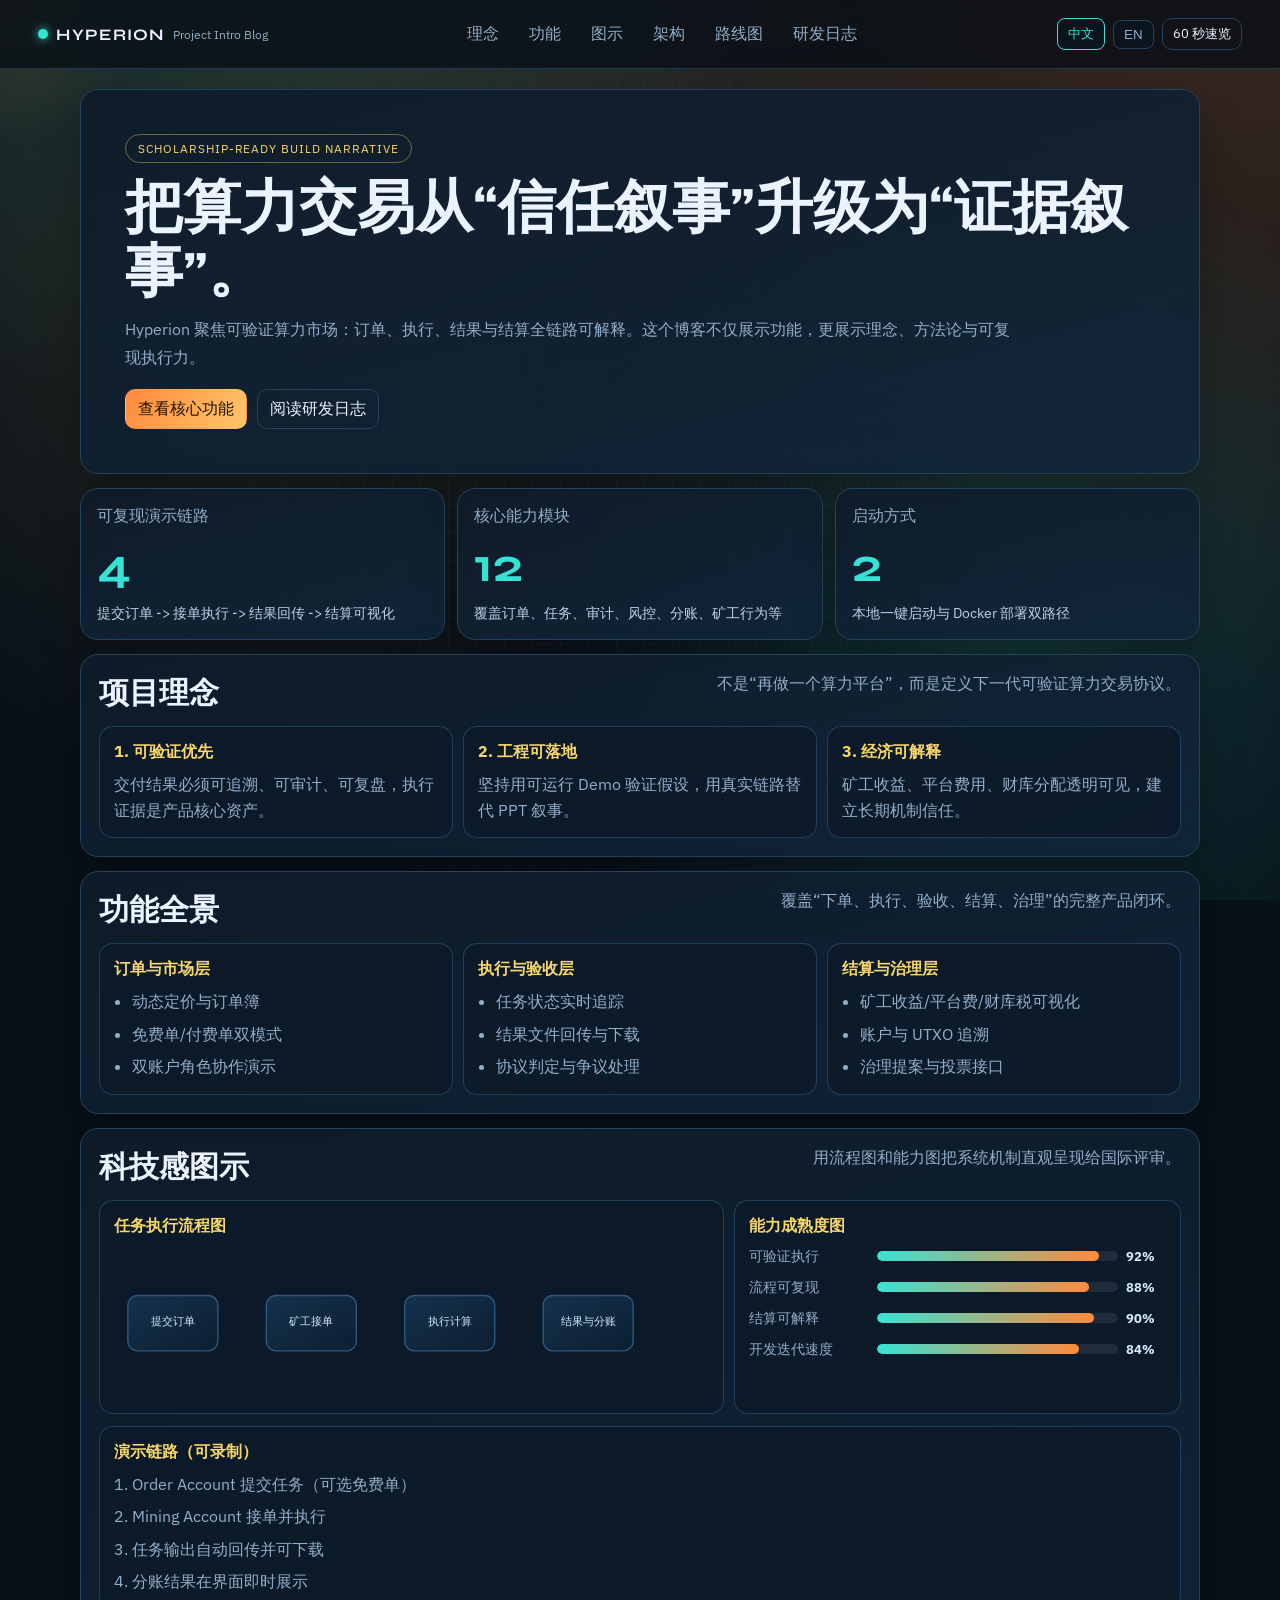
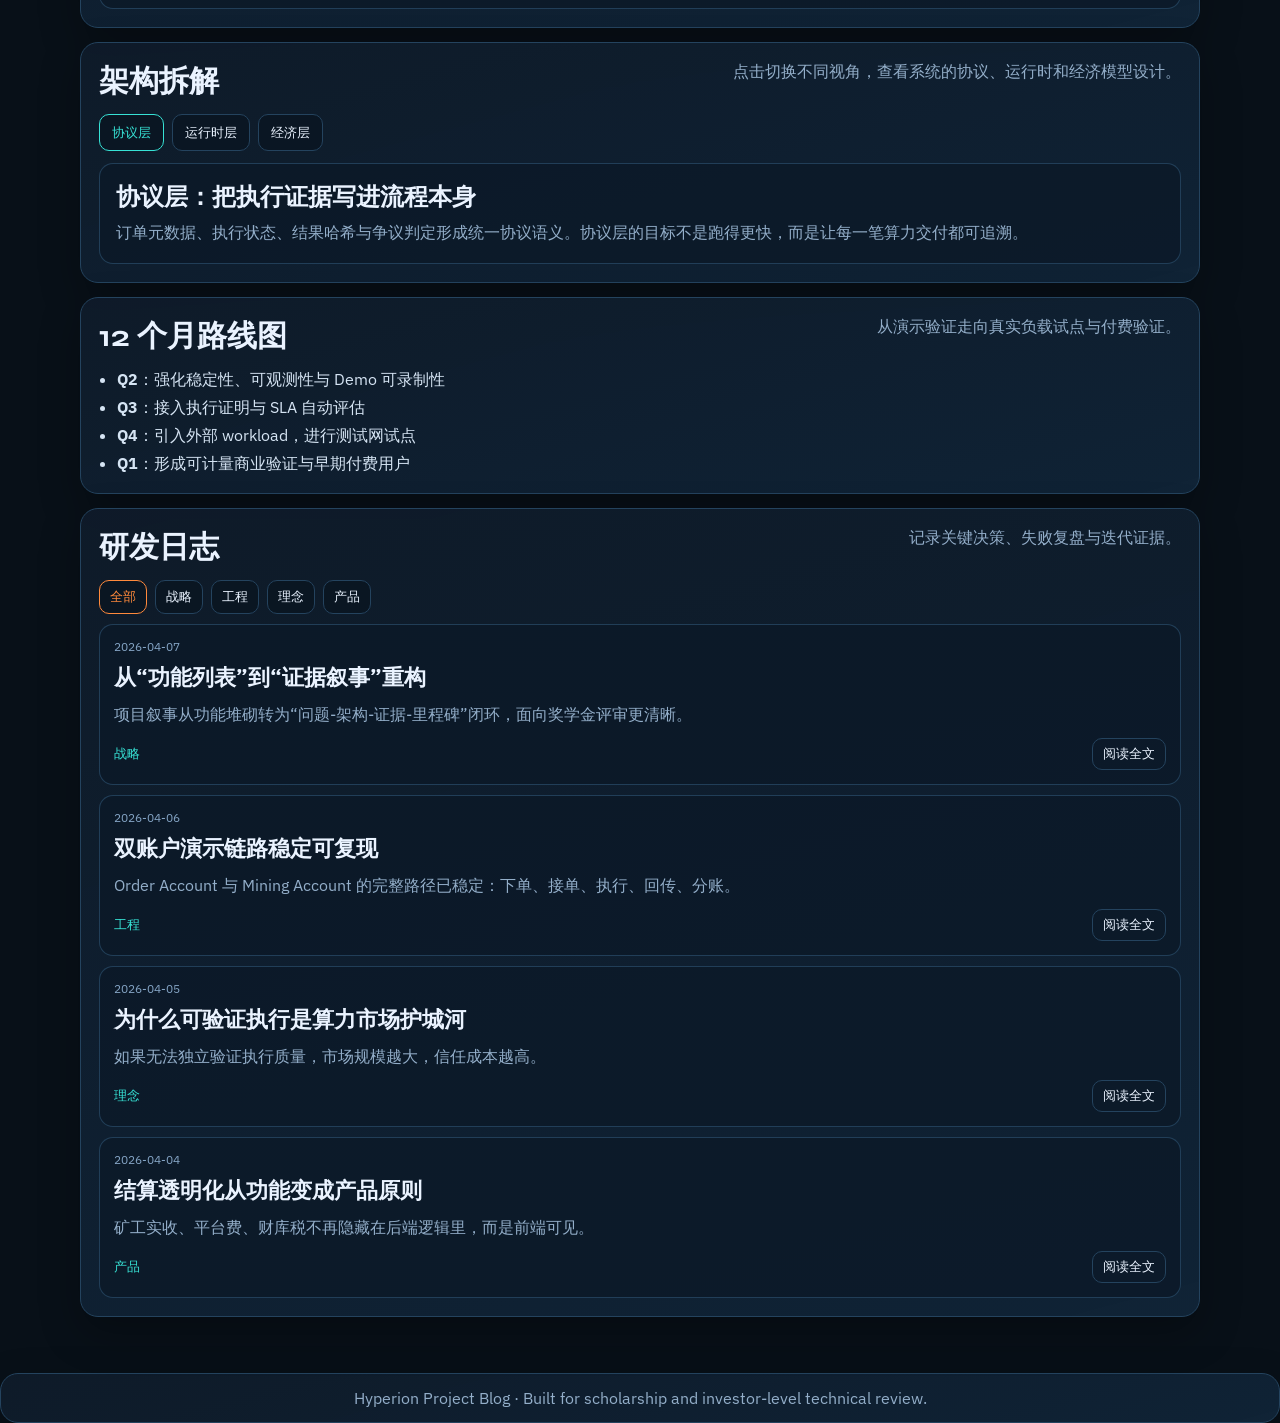
==== index.html @ fa4cafcc "feat: add bilingual tech visuals and 60s one-pager" ====
<!doctype html>
<html lang="zh-CN">
  <head>
    <meta charset="UTF-8" />
    <meta name="viewport" content="width=device-width, initial-scale=1.0" />
    <title>Hyperion | 可验证算力市场项目博客</title>
    <link rel="preconnect" href="https://fonts.googleapis.com" />
    <link rel="preconnect" href="https://fonts.gstatic.com" crossorigin />
    <link href="https://fonts.googleapis.com/css2?family=Syne:wght@500;700;800&family=IBM+Plex+Sans:wght@400;500;700&display=swap" rel="stylesheet" />
    <link rel="stylesheet" href="./styles.css" />
  </head>
  <body>
    <div class="bg-layer grid"></div>
    <div class="bg-layer glow"></div>
    <div id="cursor-light"></div>

    <header class="site-nav reveal">
      <div class="brand">
        <span class="dot"></span>
        <strong>HYPERION</strong>
        <small>Project Intro Blog</small>
      </div>
      <nav>
        <a href="#vision" data-i18n="navVision">理念</a>
        <a href="#features" data-i18n="navFeatures">功能</a>
        <a href="#visuals" data-i18n="navVisuals">图示</a>
        <a href="#architecture" data-i18n="navArchitecture">架构</a>
        <a href="#roadmap" data-i18n="navRoadmap">路线图</a>
        <a href="#logs" data-i18n="navLogs">研发日志</a>
      </nav>
      <div class="lang-switch">
        <button id="lang-zh" class="lang-btn active">中文</button>
        <button id="lang-en" class="lang-btn">EN</button>
        <a class="btn ghost small" href="./onepager.html" data-i18n="onePager">60 秒速览</a>
      </div>
    </header>

    <main>
      <section class="hero reveal">
        <p class="tagline" data-i18n="tagline">Scholarship-Ready Build Narrative</p>
        <h1 data-i18n="heroTitle">把算力交易从“信任叙事”升级为“证据叙事”。</h1>
        <p class="subtitle" data-i18n="heroSubtitle">Hyperion 聚焦可验证算力市场：订单、执行、结果与结算全链路可解释。这个博客不仅展示功能，更展示理念、方法论与可复现执行力。</p>
        <div class="hero-cta">
          <a class="btn primary" href="#features" data-i18n="heroCta1">查看核心功能</a>
          <a class="btn ghost" href="#logs" data-i18n="heroCta2">阅读研发日志</a>
        </div>
      </section>

      <section class="kpi-grid reveal">
        <article class="kpi-card">
          <p data-i18n="kpi1Label">可复现演示链路</p>
          <h2 data-counter="4">0</h2>
          <span data-i18n="kpi1Desc">提交订单 → 接单执行 → 结果回传 → 结算可视化</span>
        </article>
        <article class="kpi-card">
          <p data-i18n="kpi2Label">核心能力模块</p>
          <h2 data-counter="12">0</h2>
          <span data-i18n="kpi2Desc">覆盖订单、任务、审计、风控、分账、矿工行为等</span>
        </article>
        <article class="kpi-card">
          <p data-i18n="kpi3Label">启动方式</p>
          <h2 data-counter="2">0</h2>
          <span data-i18n="kpi3Desc">本地一键启动与 Docker 部署双路径</span>
        </article>
      </section>

      <section id="vision" class="panel reveal">
        <div class="panel-head">
          <h3 data-i18n="visionTitle">项目理念</h3>
          <p data-i18n="visionDesc">不是“再做一个算力平台”，而是定义下一代可验证算力交易协议。</p>
        </div>
        <div class="vision-grid">
          <article>
            <h4 data-i18n="v1t">1. 可验证优先</h4>
            <p data-i18n="v1d">交付结果必须可追溯、可审计、可复盘，执行证据是产品核心资产。</p>
          </article>
          <article>
            <h4 data-i18n="v2t">2. 工程可落地</h4>
            <p data-i18n="v2d">坚持用可运行 Demo 验证假设，用真实链路替代 PPT 叙事。</p>
          </article>
          <article>
            <h4 data-i18n="v3t">3. 经济可解释</h4>
            <p data-i18n="v3d">矿工收益、平台费用、财库分配透明可见，建立长期机制信任。</p>
          </article>
        </div>
      </section>

      <section id="features" class="panel reveal">
        <div class="panel-head">
          <h3 data-i18n="featuresTitle">功能全景</h3>
          <p data-i18n="featuresDesc">覆盖“下单、执行、验收、结算、治理”的完整产品闭环。</p>
        </div>
        <div class="feature-matrix">
          <article>
            <h4 data-i18n="f1t">订单与市场层</h4>
            <ul>
              <li data-i18n="f1a">动态定价与订单簿</li>
              <li data-i18n="f1b">免费单/付费单双模式</li>
              <li data-i18n="f1c">双账户角色协作演示</li>
            </ul>
          </article>
          <article>
            <h4 data-i18n="f2t">执行与验收层</h4>
            <ul>
              <li data-i18n="f2a">任务状态实时追踪</li>
              <li data-i18n="f2b">结果文件回传与下载</li>
              <li data-i18n="f2c">协议判定与争议处理</li>
            </ul>
          </article>
          <article>
            <h4 data-i18n="f3t">结算与治理层</h4>
            <ul>
              <li data-i18n="f3a">矿工收益/平台费/财库税可视化</li>
              <li data-i18n="f3b">账户与 UTXO 追溯</li>
              <li data-i18n="f3c">治理提案与投票接口</li>
            </ul>
          </article>
        </div>
      </section>

      <section id="visuals" class="panel reveal">
        <div class="panel-head">
          <h3 data-i18n="visualTitle">科技感图示</h3>
          <p data-i18n="visualDesc">用流程图和能力图把系统机制直观呈现给国际评审。</p>
        </div>

        <div class="visual-grid">
          <article class="visual-card">
            <h4 data-i18n="flowTitle">任务执行流程图</h4>
            <svg viewBox="0 0 860 220" class="flow-svg" role="img" aria-label="task flow">
              <defs>
                <linearGradient id="nodeGrad" x1="0" y1="0" x2="1" y2="1">
                  <stop offset="0%" stop-color="#15314c" />
                  <stop offset="100%" stop-color="#0c1f32" />
                </linearGradient>
                <linearGradient id="lineGrad" x1="0" y1="0" x2="1" y2="0">
                  <stop offset="0%" stop-color="#37e2d5" />
                  <stop offset="100%" stop-color="#ff8a3c" />
                </linearGradient>
              </defs>
              <g fill="none" stroke="url(#lineGrad)" stroke-width="4">
                <path d="M150 110 H250" />
                <path d="M350 110 H450" />
                <path d="M550 110 H650" />
              </g>
              <g fill="url(#nodeGrad)" stroke="#2f5a80" stroke-width="2">
                <rect x="20" y="70" width="130" height="80" rx="14" />
                <rect x="220" y="70" width="130" height="80" rx="14" />
                <rect x="420" y="70" width="130" height="80" rx="14" />
                <rect x="620" y="70" width="130" height="80" rx="14" />
              </g>
              <g fill="#cfe8ff" font-size="16" font-family="IBM Plex Sans" text-anchor="middle">
                <text x="85" y="112" data-i18n-svg="flow1">提交订单</text>
                <text x="285" y="112" data-i18n-svg="flow2">矿工接单</text>
                <text x="485" y="112" data-i18n-svg="flow3">执行计算</text>
                <text x="685" y="112" data-i18n-svg="flow4">结果与分账</text>
              </g>
            </svg>
          </article>

          <article class="visual-card">
            <h4 data-i18n="radarTitle">能力成熟度图</h4>
            <div class="radar-list">
              <div class="radar-row"><span data-i18n="r1">可验证执行</span><i style="--score: 92"></i><b>92%</b></div>
              <div class="radar-row"><span data-i18n="r2">流程可复现</span><i style="--score: 88"></i><b>88%</b></div>
              <div class="radar-row"><span data-i18n="r3">结算可解释</span><i style="--score: 90"></i><b>90%</b></div>
              <div class="radar-row"><span data-i18n="r4">开发迭代速度</span><i style="--score: 84"></i><b>84%</b></div>
            </div>
          </article>
        </div>

        <div class="flow-board">
          <h4 data-i18n="demoFlowTitle">演示链路（可录制）</h4>
          <ol>
            <li data-i18n="d1">Order Account 提交任务（可选免费单）</li>
            <li data-i18n="d2">Mining Account 接单并执行</li>
            <li data-i18n="d3">任务输出自动回传并可下载</li>
            <li data-i18n="d4">分账结果在界面即时展示</li>
          </ol>
        </div>
      </section>

      <section id="architecture" class="panel reveal">
        <div class="panel-head">
          <h3 data-i18n="archTitle">架构拆解</h3>
          <p data-i18n="archDesc">点击切换不同视角，查看系统的协议、运行时和经济模型设计。</p>
        </div>
        <div class="arch-tabs" id="arch-tabs">
          <button class="arch-tab active" data-arch="protocol" data-i18n="tab1">协议层</button>
          <button class="arch-tab" data-arch="runtime" data-i18n="tab2">运行时层</button>
          <button class="arch-tab" data-arch="economics" data-i18n="tab3">经济层</button>
        </div>
        <article id="arch-panel" class="arch-panel"></article>
      </section>

      <section id="roadmap" class="panel reveal">
        <div class="panel-head">
          <h3 data-i18n="roadTitle">12 个月路线图</h3>
          <p data-i18n="roadDesc">从演示验证走向真实负载试点与付费验证。</p>
        </div>
        <ul class="roadmap-list">
          <li data-i18n="q2"><strong>Q2</strong>：强化稳定性、可观测性与 Demo 可录制性</li>
          <li data-i18n="q3"><strong>Q3</strong>：接入执行证明与 SLA 自动评估</li>
          <li data-i18n="q4"><strong>Q4</strong>：引入外部 workload，进行测试网试点</li>
          <li data-i18n="q1"><strong>Q1</strong>：形成可计量商业验证与早期付费用户</li>
        </ul>
      </section>

      <section id="logs" class="panel reveal">
        <div class="panel-head">
          <h3 data-i18n="logTitle">研发日志</h3>
          <p data-i18n="logDesc">记录关键决策、失败复盘与迭代证据。</p>
        </div>
        <div id="log-filters" class="log-filters"></div>
        <div id="log-list" class="log-list"></div>
      </section>
    </main>

    <footer class="site-footer reveal">
      <p data-i18n="footer">Hyperion Project Blog · Built for scholarship and investor-level technical review.</p>
    </footer>

    <dialog id="log-dialog">
      <article>
        <p id="dialog-meta" class="dialog-meta"></p>
        <h3 id="dialog-title"></h3>
        <div id="dialog-content"></div>
        <button id="dialog-close" class="btn primary" data-i18n="close">关闭</button>
      </article>
    </dialog>

    <template id="log-item-template">
      <article class="log-item">
        <p class="log-meta"></p>
        <h4></h4>
        <p class="log-excerpt"></p>
        <div class="log-foot">
          <span class="log-tag"></span>
          <button class="btn ghost small" data-i18n="readMore">阅读全文</button>
        </div>
      </article>
    </template>

    <script src="./script.js"></script>
  </body>
</html>
---- styles.css ----
:root {
  --bg: #081018;
  --surface: #0f1b2a;
  --surface-2: #11263a;
  --text: #eaf3ff;
  --muted: #93aec9;
  --line: #24435e;
  --accent: #ff8a3c;
  --accent-2: #37e2d5;
  --accent-3: #f7d66a;
}

* {
  box-sizing: border-box;
}

body {
  margin: 0;
  color: var(--text);
  font-family: 'IBM Plex Sans', 'Segoe UI', sans-serif;
  background: radial-gradient(1000px 700px at 10% -10%, rgba(55, 226, 213, 0.2), transparent),
    radial-gradient(1100px 700px at 95% 0%, rgba(255, 138, 60, 0.2), transparent),
    var(--bg);
  overflow-x: hidden;
}

.bg-layer {
  position: fixed;
  inset: 0;
  pointer-events: none;
}

.bg-layer.grid {
  background-image: linear-gradient(rgba(255, 255, 255, 0.03) 1px, transparent 1px),
    linear-gradient(90deg, rgba(255, 255, 255, 0.03) 1px, transparent 1px);
  background-size: 28px 28px;
  mask-image: radial-gradient(circle at center, black 30%, transparent 85%);
}

.bg-layer.glow {
  background: radial-gradient(circle at 20% 30%, rgba(247, 214, 106, 0.12), transparent 45%),
    radial-gradient(circle at 80% 70%, rgba(55, 226, 213, 0.18), transparent 40%);
}

#cursor-light {
  position: fixed;
  width: 300px;
  height: 300px;
  margin-left: -150px;
  margin-top: -150px;
  border-radius: 50%;
  background: radial-gradient(circle, rgba(255, 138, 60, 0.15), transparent 70%);
  pointer-events: none;
  z-index: 1;
  filter: blur(8px);
}

.site-nav {
  position: sticky;
  top: 0;
  z-index: 9;
  display: flex;
  justify-content: space-between;
  align-items: center;
  padding: 16px clamp(14px, 3vw, 42px);
  border-bottom: 1px solid rgba(36, 67, 94, 0.8);
  background: rgba(7, 14, 22, 0.76);
  backdrop-filter: blur(10px);
}

.lang-switch {
  display: flex;
  align-items: center;
  gap: 8px;
}

.lang-btn {
  border-radius: 8px;
  border: 1px solid var(--line);
  background: rgba(8, 20, 33, 0.75);
  color: var(--muted);
  padding: 6px 10px;
  cursor: pointer;
}

.lang-btn.active {
  border-color: var(--accent-2);
  color: var(--accent-2);
}

.brand {
  display: flex;
  align-items: center;
  gap: 8px;
}

.brand strong {
  font-family: 'Syne', sans-serif;
  letter-spacing: 0.08em;
}

.brand small {
  color: var(--muted);
  font-size: 12px;
}

.dot {
  width: 10px;
  height: 10px;
  border-radius: 50%;
  background: var(--accent-2);
  box-shadow: 0 0 10px rgba(55, 226, 213, 0.9);
}

nav {
  display: flex;
  gap: 12px;
  flex-wrap: wrap;
}

nav a {
  color: var(--muted);
  text-decoration: none;
  padding: 6px 8px;
  border-radius: 8px;
  border: 1px solid transparent;
  transition: 180ms ease;
}

nav a:hover {
  color: var(--text);
  border-color: rgba(55, 226, 213, 0.45);
  background: rgba(15, 36, 52, 0.65);
}

main {
  position: relative;
  z-index: 2;
  width: min(1120px, calc(100% - 24px));
  margin: 20px auto 56px;
  display: grid;
  gap: 14px;
}

.hero,
.panel,
.kpi-card,
.site-footer {
  border: 1px solid var(--line);
  border-radius: 18px;
  background: linear-gradient(165deg, rgba(15, 27, 42, 0.94), rgba(17, 38, 58, 0.88));
  box-shadow: 0 16px 40px rgba(0, 0, 0, 0.28);
}

.hero {
  padding: clamp(22px, 5vw, 44px);
}

.tagline {
  display: inline-block;
  margin: 0;
  padding: 6px 12px;
  border-radius: 999px;
  font-size: 12px;
  color: var(--accent-3);
  border: 1px solid rgba(247, 214, 106, 0.4);
  letter-spacing: 0.08em;
  text-transform: uppercase;
}

.hero h1 {
  margin: 14px 0 10px;
  font-family: 'Syne', sans-serif;
  font-size: clamp(28px, 5vw, 58px);
  line-height: 1.1;
}

.subtitle {
  margin: 0;
  max-width: 900px;
  color: var(--muted);
  line-height: 1.75;
}

.hero-cta {
  margin-top: 18px;
  display: flex;
  gap: 10px;
  flex-wrap: wrap;
}

.kpi-grid {
  display: grid;
  grid-template-columns: repeat(3, minmax(0, 1fr));
  gap: 12px;
}

.kpi-card {
  padding: 16px;
}

.kpi-card p {
  margin: 0;
  color: var(--muted);
}

.kpi-card h2 {
  margin: 10px 0 8px;
  font-family: 'Syne', sans-serif;
  font-size: clamp(30px, 4vw, 48px);
  color: var(--accent-2);
}

.kpi-card span {
  color: #c0d2e5;
  font-size: 14px;
}

.panel {
  padding: 18px;
}

.panel-head {
  display: flex;
  flex-wrap: wrap;
  justify-content: space-between;
  gap: 10px;
  margin-bottom: 12px;
}

.panel-head h3 {
  margin: 0;
  font-family: 'Syne', sans-serif;
  font-size: 30px;
}

.panel-head p {
  margin: 0;
  color: var(--muted);
  max-width: 640px;
}

.vision-grid,
.feature-matrix {
  display: grid;
  grid-template-columns: repeat(3, minmax(0, 1fr));
  gap: 10px;
}

.vision-grid article,
.feature-matrix article,
.flow-board,
.arch-panel,
.log-item {
  border: 1px solid rgba(36, 67, 94, 0.9);
  border-radius: 14px;
  background: rgba(12, 25, 40, 0.8);
}

.vision-grid article,
.feature-matrix article {
  padding: 14px;
}

.vision-grid h4,
.feature-matrix h4,
.flow-board h4 {
  margin: 0 0 8px;
  color: var(--accent-3);
}

.vision-grid p,
.feature-matrix li,
.flow-board li {
  margin: 0;
  color: var(--muted);
  line-height: 1.65;
}

.feature-matrix ul,
.flow-board ol,
.roadmap-list {
  margin: 0;
  padding-left: 18px;
  display: grid;
  gap: 6px;
}

.visual-grid {
  display: grid;
  grid-template-columns: 1.4fr 1fr;
  gap: 10px;
  margin-bottom: 12px;
}

.visual-card {
  border: 1px solid rgba(36, 67, 94, 0.9);
  border-radius: 14px;
  background: rgba(12, 25, 40, 0.8);
  padding: 14px;
}

.visual-card h4 {
  margin: 0 0 10px;
  color: var(--accent-3);
}

.flow-svg {
  width: 100%;
  height: auto;
  display: block;
}

.radar-list {
  display: grid;
  gap: 12px;
}

.radar-row {
  display: grid;
  grid-template-columns: 120px 1fr 40px;
  align-items: center;
  gap: 8px;
  color: var(--muted);
  font-size: 14px;
}

.radar-row i {
  position: relative;
  display: block;
  height: 10px;
  border-radius: 999px;
  background: rgba(255, 255, 255, 0.08);
  overflow: hidden;
}

.radar-row i::before {
  content: '';
  position: absolute;
  inset: 0;
  width: calc(var(--score) * 1%);
  border-radius: inherit;
  background: linear-gradient(90deg, var(--accent-2), var(--accent));
}

.radar-row b {
  color: #d9ecff;
  font-size: 13px;
}

.flow-board {
  margin-top: 12px;
  padding: 14px;
}

.arch-tabs {
  display: flex;
  gap: 8px;
  flex-wrap: wrap;
  margin-bottom: 12px;
}

.arch-tab,
.btn,
.log-filter {
  border-radius: 10px;
  border: 1px solid var(--line);
  background: rgba(8, 20, 33, 0.75);
  color: var(--text);
  cursor: pointer;
  font-family: 'IBM Plex Sans', sans-serif;
  transition: 160ms ease;
}

.arch-tab {
  padding: 8px 12px;
}

.arch-tab.active {
  border-color: var(--accent-2);
  color: var(--accent-2);
}

.arch-panel {
  padding: 16px;
}

.arch-panel h4 {
  margin: 0 0 6px;
  font-size: 24px;
}

.arch-panel p {
  margin: 0;
  color: var(--muted);
  line-height: 1.7;
}

.roadmap-list li {
  color: #d5e4f3;
}

.log-filters {
  display: flex;
  gap: 8px;
  flex-wrap: wrap;
  margin-bottom: 10px;
}

.log-filter {
  padding: 7px 10px;
  font-size: 13px;
}

.log-filter.active {
  border-color: var(--accent);
  color: var(--accent);
}

.log-list {
  display: grid;
  gap: 10px;
}

.log-item {
  padding: 14px;
}

.log-meta,
.dialog-meta {
  margin: 0;
  color: #84a4c4;
  font-size: 12px;
}

.log-item h4 {
  margin: 8px 0;
  font-size: 22px;
}

.log-excerpt {
  margin: 0 0 10px;
  color: var(--muted);
  line-height: 1.7;
}

.log-foot {
  display: flex;
  justify-content: space-between;
  align-items: center;
}

.log-tag {
  color: var(--accent-2);
  font-size: 13px;
}

.btn {
  padding: 8px 12px;
  text-decoration: none;
  display: inline-flex;
  align-items: center;
  justify-content: center;
}

.btn.primary {
  border-color: transparent;
  background: linear-gradient(120deg, var(--accent), #ffc66b);
  color: #1c1207;
}

.btn.ghost {
  background: transparent;
}

.btn.small {
  font-size: 13px;
  padding: 6px 10px;
}

.btn:hover,
.arch-tab:hover,
.log-filter:hover {
  transform: translateY(-1px);
}

.site-footer {
  padding: 14px 16px;
}

.site-footer p {
  margin: 0;
  color: var(--muted);
  text-align: center;
}

dialog {
  width: min(780px, 94vw);
  border-radius: 16px;
  border: 1px solid var(--line);
  background: #0d1a28;
  color: var(--text);
  padding: 16px;
}

dialog::backdrop {
  background: rgba(0, 0, 0, 0.62);
}

#dialog-title {
  margin: 8px 0;
}

#dialog-content {
  color: var(--muted);
  line-height: 1.75;
  margin-bottom: 12px;
}

.reveal {
  opacity: 0;
  transform: translateY(16px);
}

.reveal.in {
  opacity: 1;
  transform: translateY(0);
  transition: 540ms ease;
}

@media (max-width: 980px) {
  .kpi-grid,
  .vision-grid,
  .feature-matrix {
    grid-template-columns: 1fr;
  }

  .visual-grid {
    grid-template-columns: 1fr;
  }

  .panel-head h3 {
    font-size: 24px;
  }
}

@media (max-width: 740px) {
  .site-nav {
    flex-direction: column;
    align-items: flex-start;
    gap: 10px;
  }

  nav {
    width: 100%;
  }

  nav a {
    flex: 1 0 auto;
    text-align: center;
  }

  .lang-switch {
    width: 100%;
    justify-content: flex-end;
  }

  .radar-row {
    grid-template-columns: 1fr;
    gap: 4px;
  }
}
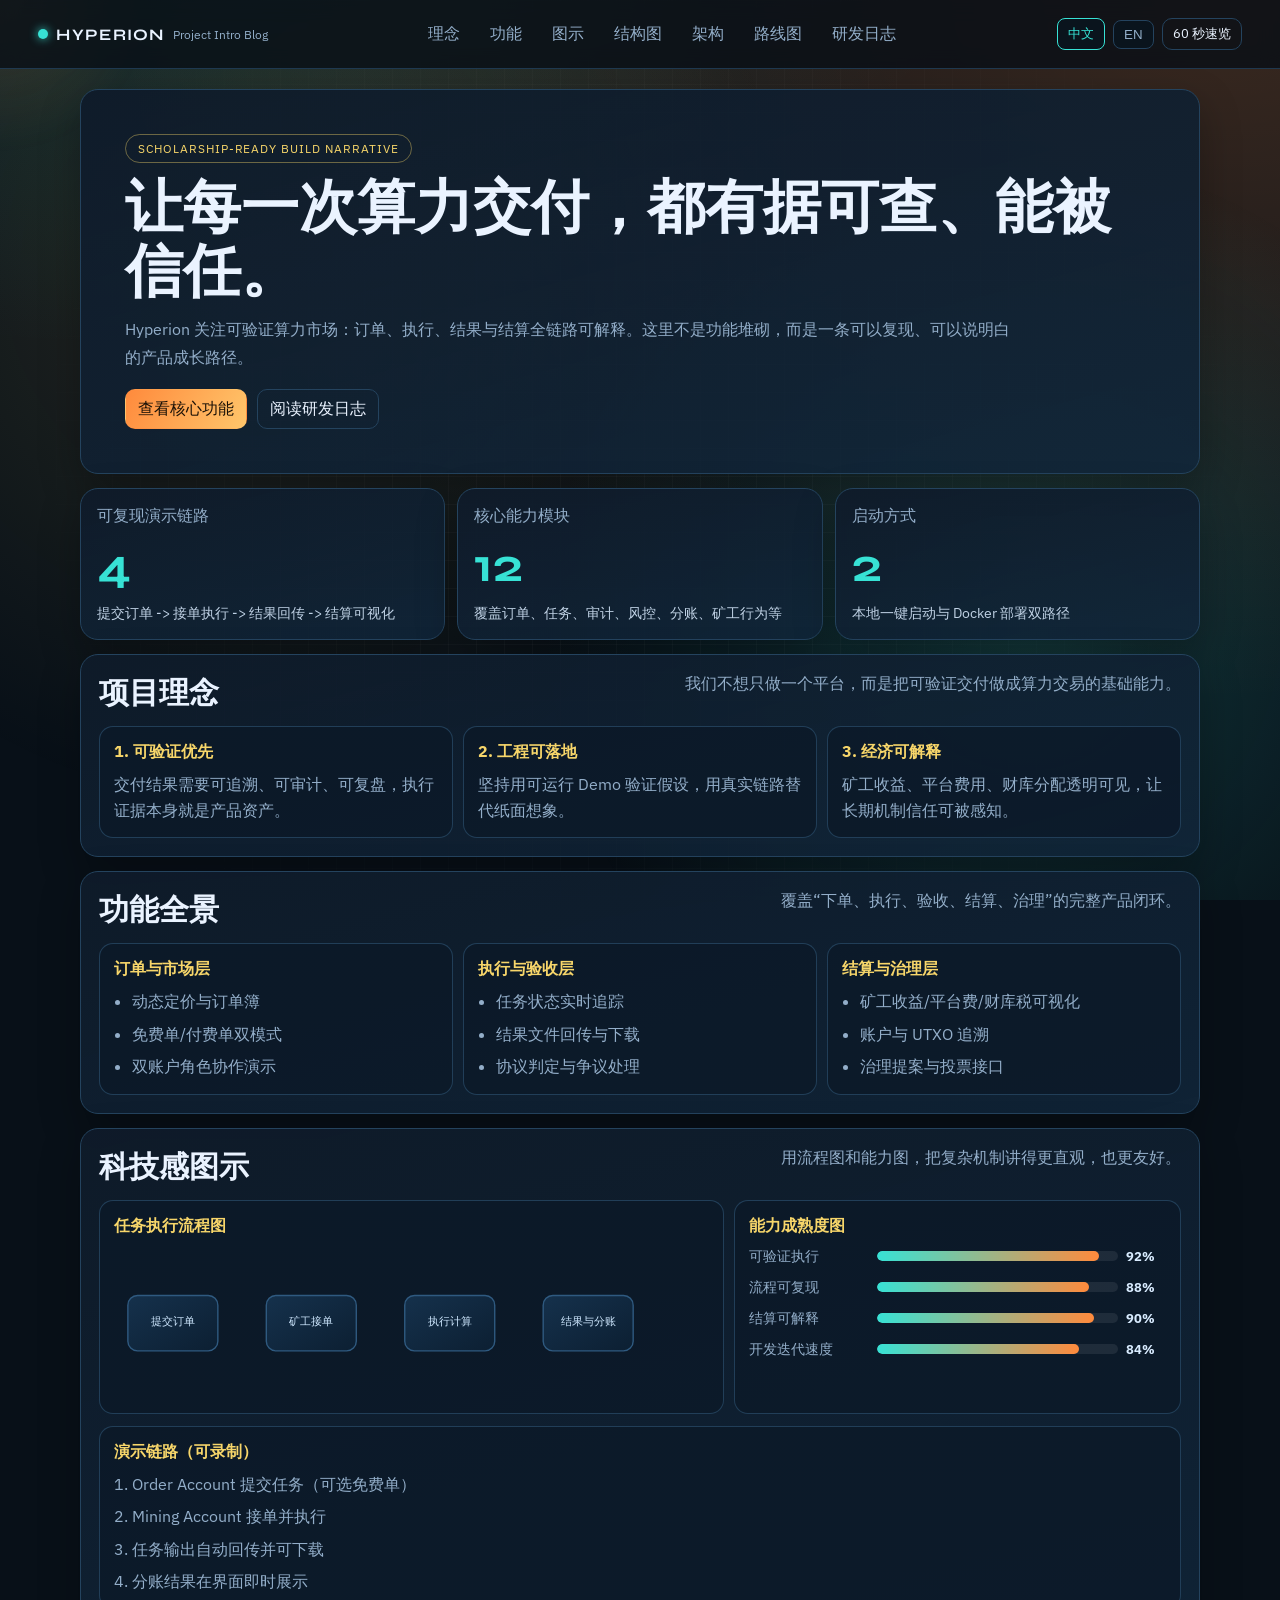
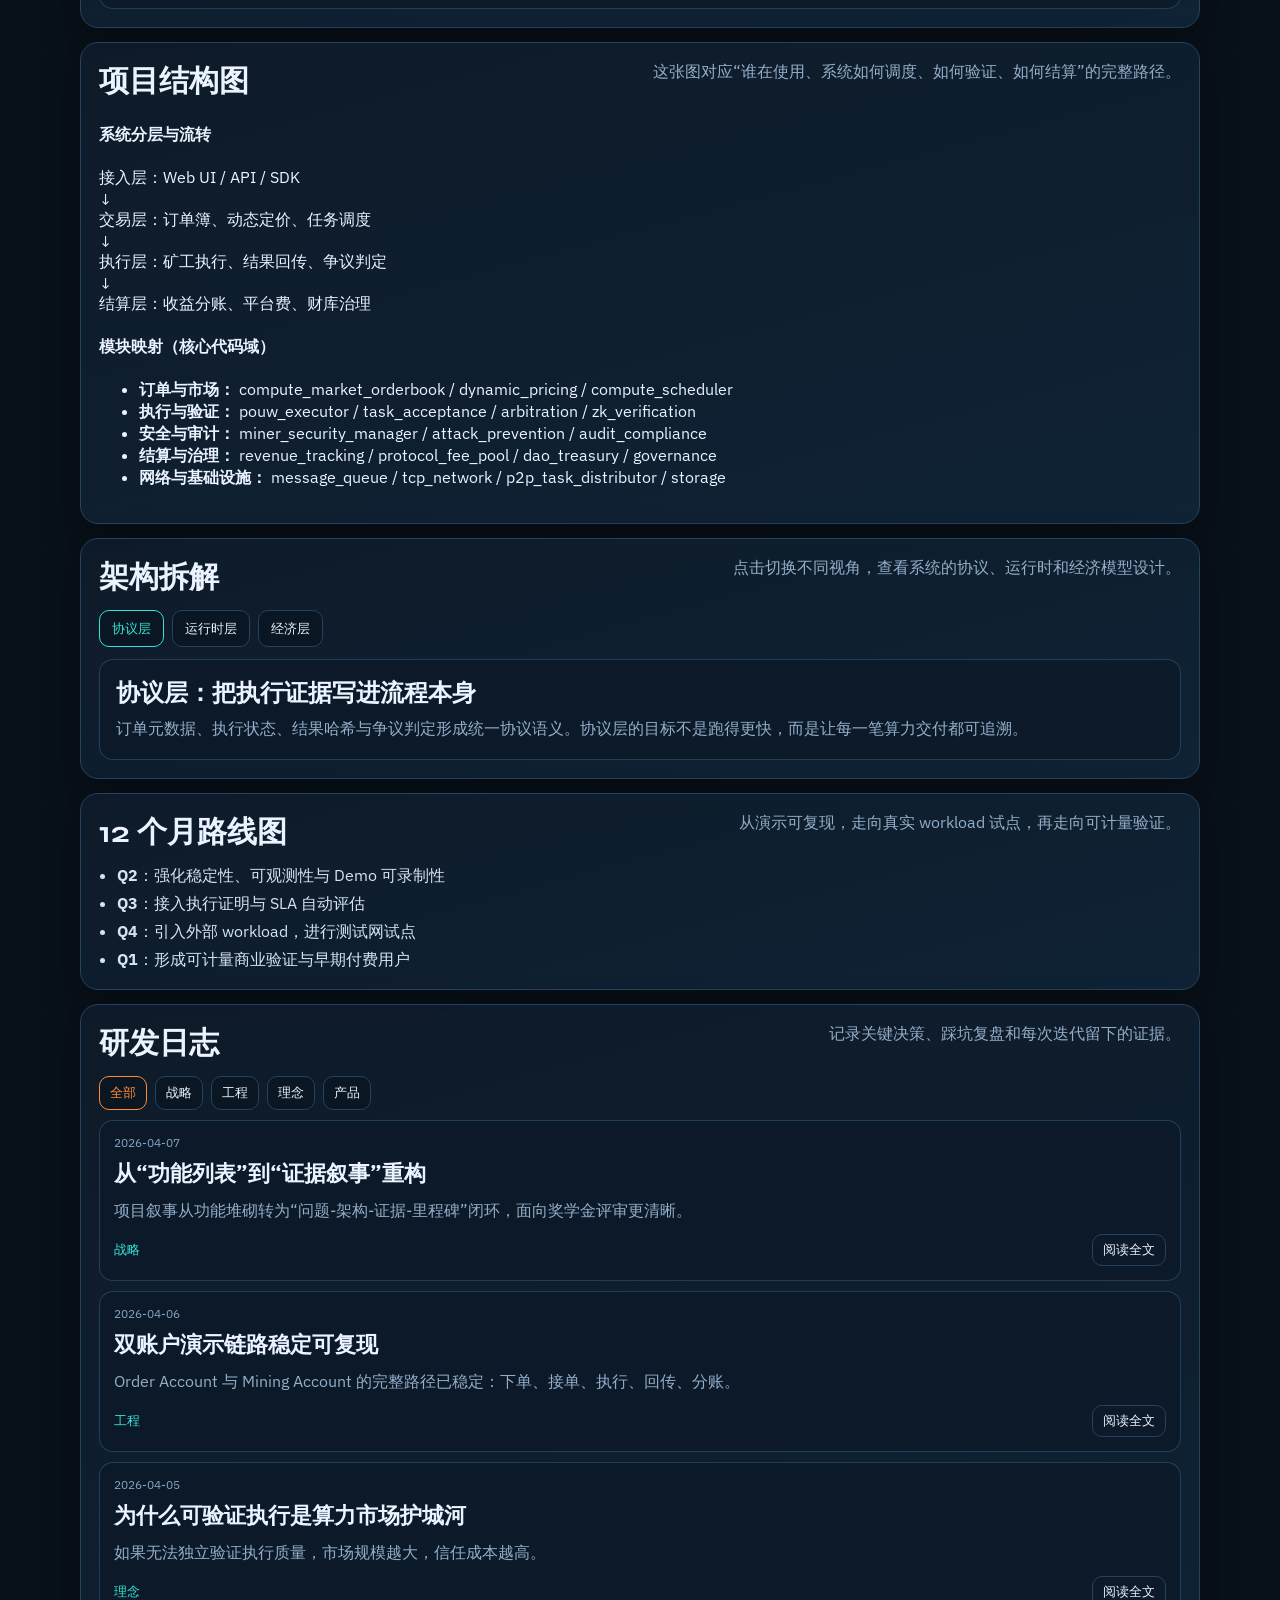
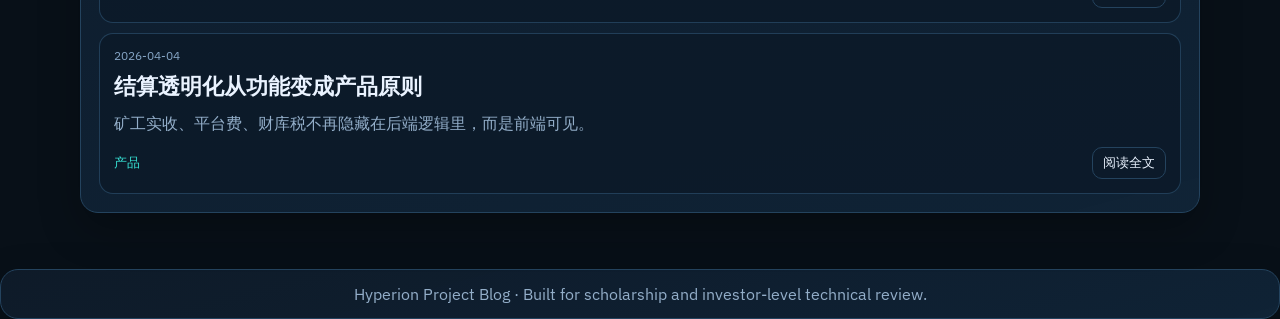
==== commit f207539b: "feat: add bilingual project structure diagram section" ====
--- a/index.html
+++ b/index.html
@@ -24,6 +24,7 @@
         <a href="#vision" data-i18n="navVision">理念</a>
         <a href="#features" data-i18n="navFeatures">功能</a>
         <a href="#visuals" data-i18n="navVisuals">图示</a>
+        <a href="#structure" data-i18n="navStructure">结构图</a>
         <a href="#architecture" data-i18n="navArchitecture">架构</a>
         <a href="#roadmap" data-i18n="navRoadmap">路线图</a>
         <a href="#logs" data-i18n="navLogs">研发日志</a>
@@ -180,6 +181,39 @@
         </div>
       </section>
 
+      <section id="structure" class="panel reveal">
+        <div class="panel-head">
+          <h3 data-i18n="structureTitle">项目结构图</h3>
+          <p data-i18n="structureDesc">这张图对应“谁在使用、系统如何调度、如何验证、如何结算”的完整路径。</p>
+        </div>
+
+        <div class="structure-layout">
+          <article class="structure-card">
+            <h4 data-i18n="sFlowTitle">系统分层与流转</h4>
+            <div class="stack-diagram">
+              <div class="stack-node node-a" data-i18n="s1">接入层：Web UI / API / SDK</div>
+              <div class="stack-arrow">↓</div>
+              <div class="stack-node node-b" data-i18n="s2">交易层：订单簿、动态定价、任务调度</div>
+              <div class="stack-arrow">↓</div>
+              <div class="stack-node node-c" data-i18n="s3">执行层：矿工执行、结果回传、争议判定</div>
+              <div class="stack-arrow">↓</div>
+              <div class="stack-node node-d" data-i18n="s4">结算层：收益分账、平台费、财库治理</div>
+            </div>
+          </article>
+
+          <article class="structure-card">
+            <h4 data-i18n="sMapTitle">模块映射（核心代码域）</h4>
+            <ul class="structure-list">
+              <li><b data-i18n="sm1h">订单与市场：</b> <span data-i18n="sm1d">compute_market_orderbook / dynamic_pricing / compute_scheduler</span></li>
+              <li><b data-i18n="sm2h">执行与验证：</b> <span data-i18n="sm2d">pouw_executor / task_acceptance / arbitration / zk_verification</span></li>
+              <li><b data-i18n="sm3h">安全与审计：</b> <span data-i18n="sm3d">miner_security_manager / attack_prevention / audit_compliance</span></li>
+              <li><b data-i18n="sm4h">结算与治理：</b> <span data-i18n="sm4d">revenue_tracking / protocol_fee_pool / dao_treasury / governance</span></li>
+              <li><b data-i18n="sm5h">网络与基础设施：</b> <span data-i18n="sm5d">message_queue / tcp_network / p2p_task_distributor / storage</span></li>
+            </ul>
+          </article>
+        </div>
+      </section>
+
       <section id="architecture" class="panel reveal">
         <div class="panel-head">
           <h3 data-i18n="archTitle">架构拆解</h3>
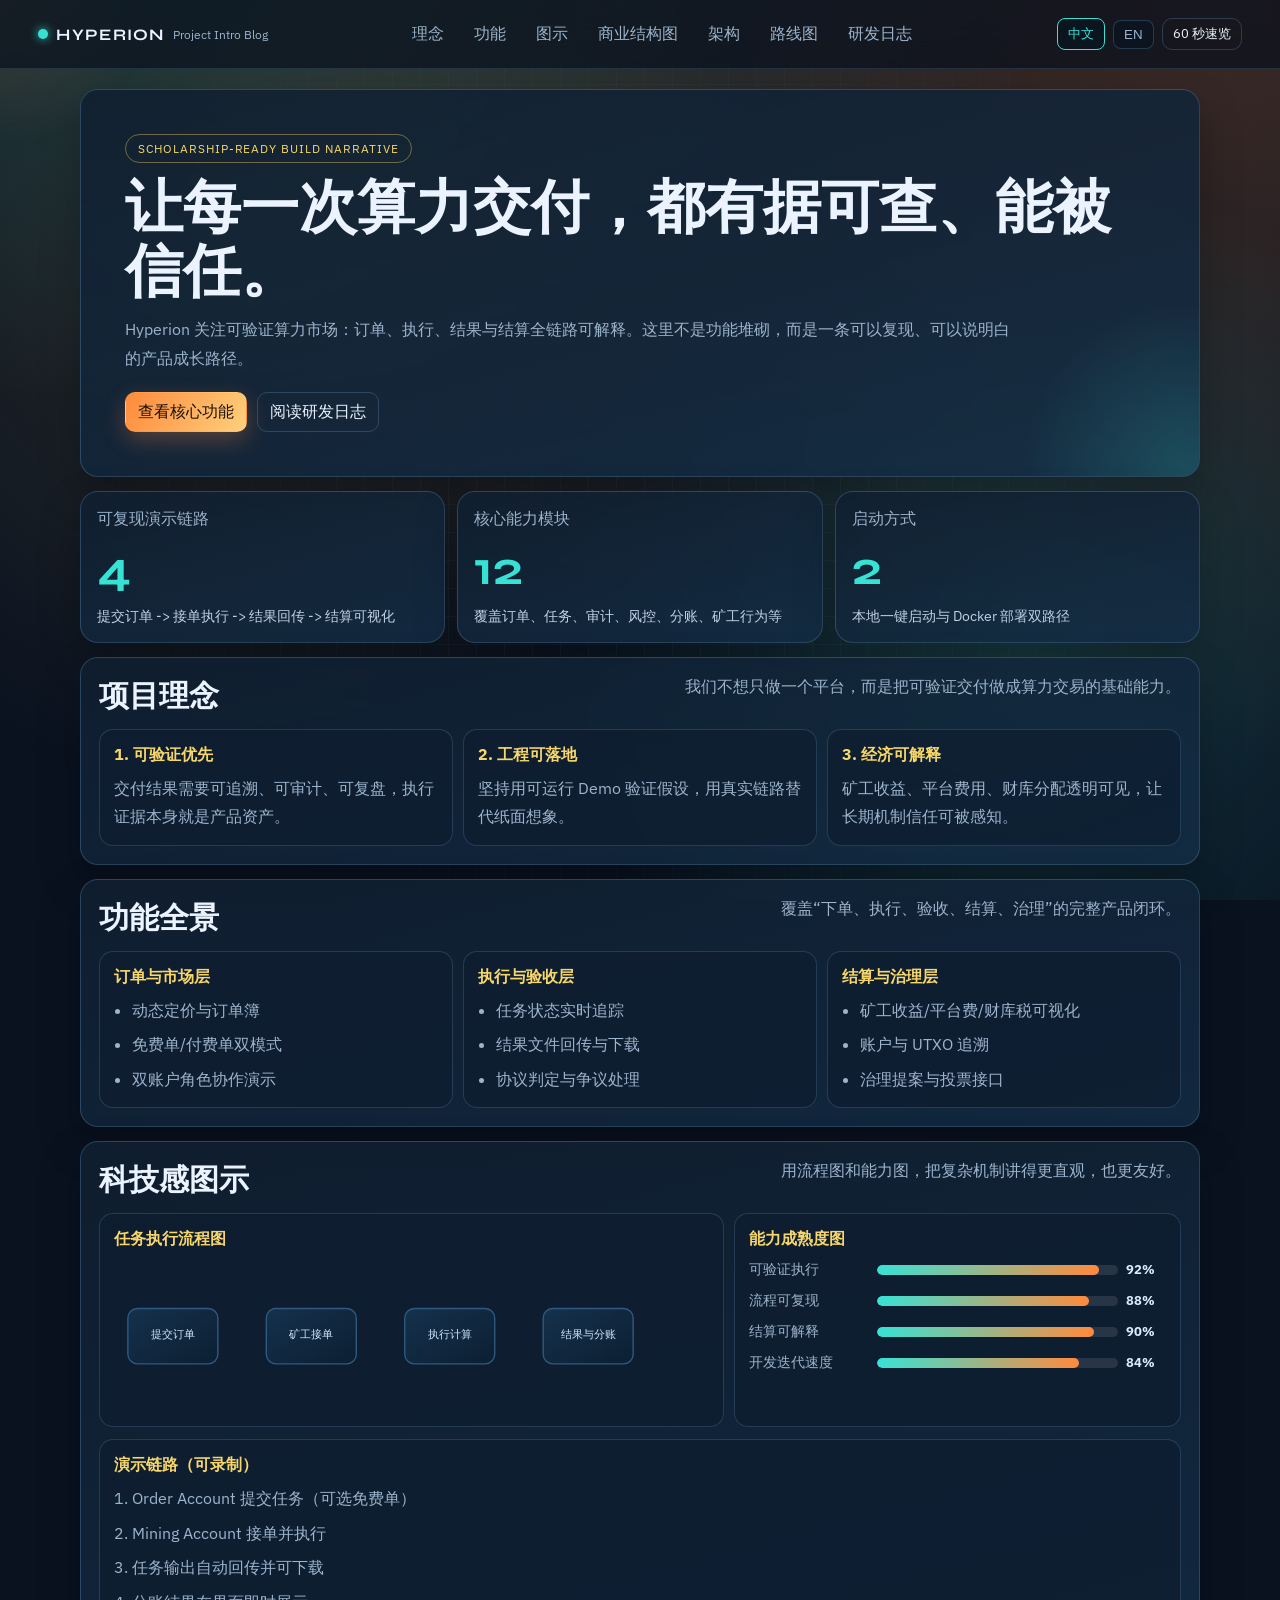
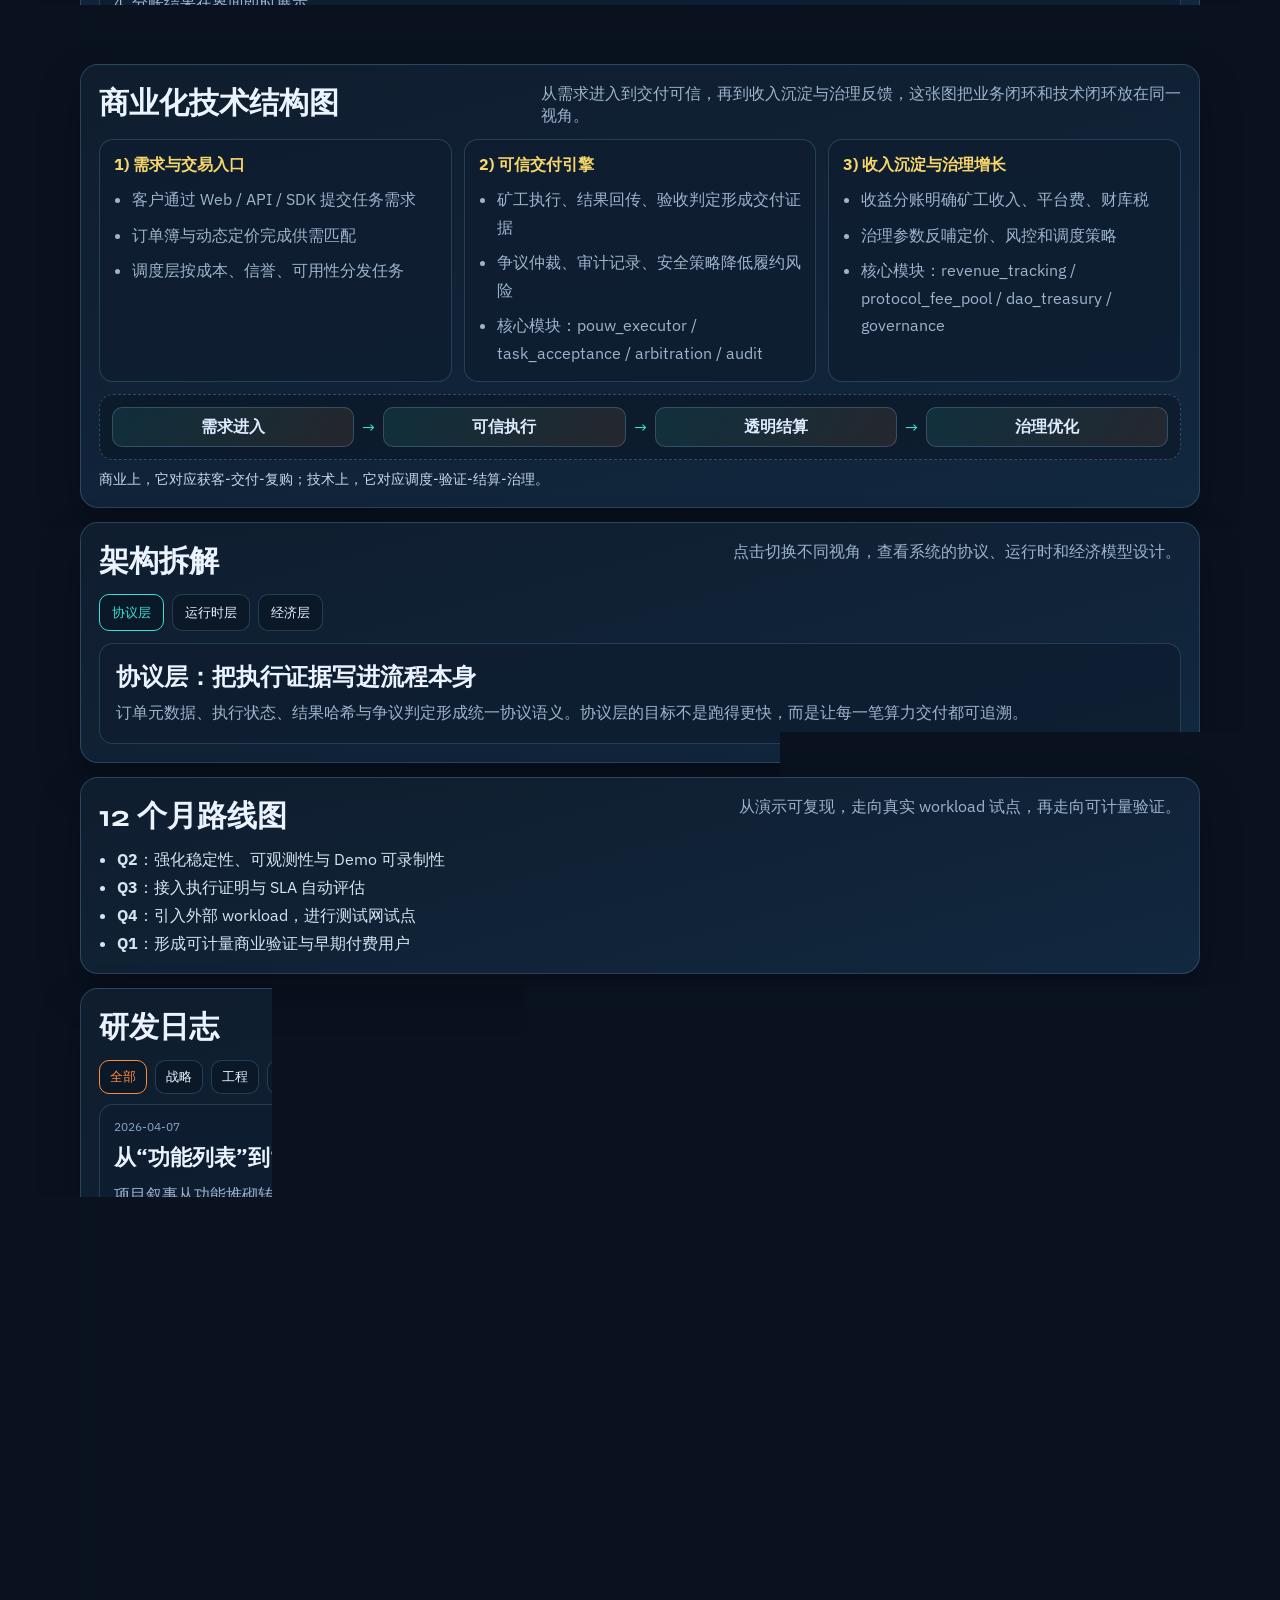
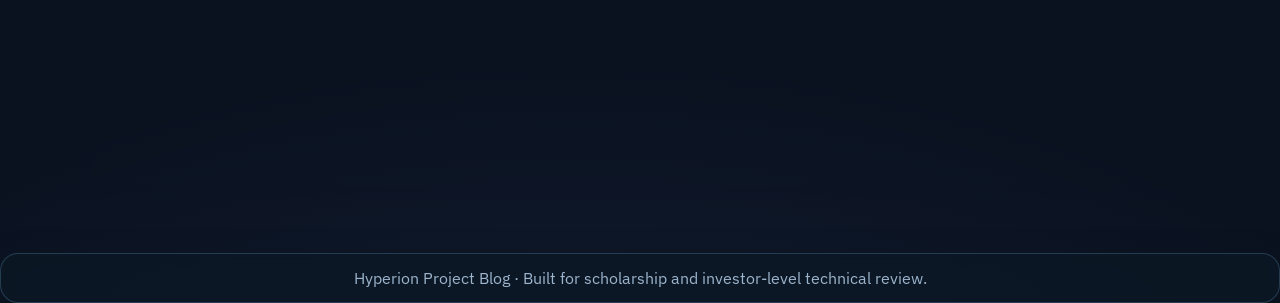
==== commit 2186878f: "feat: redesign structure diagram for business storytelling" ====
--- a/index.html
+++ b/index.html
@@ -183,35 +183,50 @@
 
       <section id="structure" class="panel reveal">
         <div class="panel-head">
-          <h3 data-i18n="structureTitle">项目结构图</h3>
-          <p data-i18n="structureDesc">这张图对应“谁在使用、系统如何调度、如何验证、如何结算”的完整路径。</p>
-        </div>
-
-        <div class="structure-layout">
-          <article class="structure-card">
-            <h4 data-i18n="sFlowTitle">系统分层与流转</h4>
-            <div class="stack-diagram">
-              <div class="stack-node node-a" data-i18n="s1">接入层：Web UI / API / SDK</div>
-              <div class="stack-arrow">↓</div>
-              <div class="stack-node node-b" data-i18n="s2">交易层：订单簿、动态定价、任务调度</div>
-              <div class="stack-arrow">↓</div>
-              <div class="stack-node node-c" data-i18n="s3">执行层：矿工执行、结果回传、争议判定</div>
-              <div class="stack-arrow">↓</div>
-              <div class="stack-node node-d" data-i18n="s4">结算层：收益分账、平台费、财库治理</div>
-            </div>
-          </article>
-
-          <article class="structure-card">
-            <h4 data-i18n="sMapTitle">模块映射（核心代码域）</h4>
-            <ul class="structure-list">
-              <li><b data-i18n="sm1h">订单与市场：</b> <span data-i18n="sm1d">compute_market_orderbook / dynamic_pricing / compute_scheduler</span></li>
-              <li><b data-i18n="sm2h">执行与验证：</b> <span data-i18n="sm2d">pouw_executor / task_acceptance / arbitration / zk_verification</span></li>
-              <li><b data-i18n="sm3h">安全与审计：</b> <span data-i18n="sm3d">miner_security_manager / attack_prevention / audit_compliance</span></li>
-              <li><b data-i18n="sm4h">结算与治理：</b> <span data-i18n="sm4d">revenue_tracking / protocol_fee_pool / dao_treasury / governance</span></li>
-              <li><b data-i18n="sm5h">网络与基础设施：</b> <span data-i18n="sm5d">message_queue / tcp_network / p2p_task_distributor / storage</span></li>
-            </ul>
-          </article>
-        </div>
+          <h3 data-i18n="structureTitle">商业化技术结构图</h3>
+          <p data-i18n="structureDesc">从需求进入到交付可信，再到收入沉淀与治理反馈，这张图把业务闭环和技术闭环放在同一视角。</p>
+        </div>
+
+        <div class="biz-structure-grid">
+          <article class="biz-card">
+            <h4 data-i18n="bs1Title">1) 需求与交易入口</h4>
+            <ul class="biz-list">
+              <li data-i18n="bs1a">客户通过 Web / API / SDK 提交任务需求</li>
+              <li data-i18n="bs1b">订单簿与动态定价完成供需匹配</li>
+              <li data-i18n="bs1c">调度层按成本、信誉、可用性分发任务</li>
+            </ul>
+          </article>
+
+          <article class="biz-card">
+            <h4 data-i18n="bs2Title">2) 可信交付引擎</h4>
+            <ul class="biz-list">
+              <li data-i18n="bs2a">矿工执行、结果回传、验收判定形成交付证据</li>
+              <li data-i18n="bs2b">争议仲裁、审计记录、安全策略降低履约风险</li>
+              <li data-i18n="bs2c">核心模块：pouw_executor / task_acceptance / arbitration / audit</li>
+            </ul>
+          </article>
+
+          <article class="biz-card">
+            <h4 data-i18n="bs3Title">3) 收入沉淀与治理增长</h4>
+            <ul class="biz-list">
+              <li data-i18n="bs3a">收益分账明确矿工收入、平台费、财库税</li>
+              <li data-i18n="bs3b">治理参数反哺定价、风控和调度策略</li>
+              <li data-i18n="bs3c">核心模块：revenue_tracking / protocol_fee_pool / dao_treasury / governance</li>
+            </ul>
+          </article>
+        </div>
+
+        <div class="biz-loop" aria-label="business technical loop">
+          <div class="loop-node" data-i18n="bl1">需求进入</div>
+          <span class="loop-arrow">→</span>
+          <div class="loop-node" data-i18n="bl2">可信执行</div>
+          <span class="loop-arrow">→</span>
+          <div class="loop-node" data-i18n="bl3">透明结算</div>
+          <span class="loop-arrow">→</span>
+          <div class="loop-node" data-i18n="bl4">治理优化</div>
+        </div>
+
+        <p class="structure-note" data-i18n="structureNote">商业上，它对应获客-交付-复购；技术上，它对应调度-验证-结算-治理。</p>
       </section>
 
       <section id="architecture" class="panel reveal">
--- a/styles.css
+++ b/styles.css
@@ -1,10 +1,10 @@
 :root {
-  --bg: #081018;
-  --surface: #0f1b2a;
-  --surface-2: #11263a;
+  --bg: #0a1220;
+  --surface: #122134;
+  --surface-2: #17304a;
   --text: #eaf3ff;
-  --muted: #93aec9;
-  --line: #24435e;
+  --muted: #9cb4cc;
+  --line: rgba(114, 170, 213, 0.26);
   --accent: #ff8a3c;
   --accent-2: #37e2d5;
   --accent-3: #f7d66a;
@@ -18,8 +18,9 @@
   margin: 0;
   color: var(--text);
   font-family: 'IBM Plex Sans', 'Segoe UI', sans-serif;
-  background: radial-gradient(1000px 700px at 10% -10%, rgba(55, 226, 213, 0.2), transparent),
-    radial-gradient(1100px 700px at 95% 0%, rgba(255, 138, 60, 0.2), transparent),
+  background: radial-gradient(1100px 750px at 10% -10%, rgba(55, 226, 213, 0.24), transparent),
+    radial-gradient(1200px 760px at 95% 0%, rgba(255, 138, 60, 0.2), transparent),
+    radial-gradient(1000px 600px at 45% 110%, rgba(127, 160, 255, 0.1), transparent),
     var(--bg);
   overflow-x: hidden;
 }
@@ -63,9 +64,9 @@
   justify-content: space-between;
   align-items: center;
   padding: 16px clamp(14px, 3vw, 42px);
-  border-bottom: 1px solid rgba(36, 67, 94, 0.8);
-  background: rgba(7, 14, 22, 0.76);
-  backdrop-filter: blur(10px);
+  border-bottom: 1px solid rgba(114, 170, 213, 0.18);
+  background: rgba(8, 16, 28, 0.68);
+  backdrop-filter: blur(14px);
 }
 
 .lang-switch {
@@ -148,12 +149,25 @@
 .site-footer {
   border: 1px solid var(--line);
   border-radius: 18px;
-  background: linear-gradient(165deg, rgba(15, 27, 42, 0.94), rgba(17, 38, 58, 0.88));
-  box-shadow: 0 16px 40px rgba(0, 0, 0, 0.28);
+  background: linear-gradient(165deg, rgba(16, 31, 48, 0.88), rgba(20, 45, 70, 0.82));
+  box-shadow: 0 18px 42px rgba(0, 0, 0, 0.26);
+  backdrop-filter: blur(6px);
 }
 
 .hero {
   padding: clamp(22px, 5vw, 44px);
+  position: relative;
+  overflow: hidden;
+}
+
+.hero::after {
+  content: '';
+  position: absolute;
+  inset: auto -15% -45% auto;
+  width: 360px;
+  height: 360px;
+  background: radial-gradient(circle, rgba(55, 226, 213, 0.18), transparent 65%);
+  pointer-events: none;
 }
 
 .tagline {
@@ -179,7 +193,7 @@
   margin: 0;
   max-width: 900px;
   color: var(--muted);
-  line-height: 1.75;
+  line-height: 1.85;
 }
 
 .hero-cta {
@@ -197,6 +211,13 @@
 
 .kpi-card {
   padding: 16px;
+  transition: transform 220ms ease, border-color 220ms ease, box-shadow 220ms ease;
+}
+
+.kpi-card:hover {
+  transform: translateY(-3px);
+  border-color: rgba(55, 226, 213, 0.4);
+  box-shadow: 0 20px 38px rgba(0, 0, 0, 0.3);
 }
 
 .kpi-card p {
@@ -252,9 +273,10 @@
 .flow-board,
 .arch-panel,
 .log-item {
-  border: 1px solid rgba(36, 67, 94, 0.9);
+  border: 1px solid rgba(114, 170, 213, 0.22);
   border-radius: 14px;
-  background: rgba(12, 25, 40, 0.8);
+  background: rgba(14, 30, 48, 0.72);
+  transition: transform 220ms ease, border-color 220ms ease;
 }
 
 .vision-grid article,
@@ -274,7 +296,15 @@
 .flow-board li {
   margin: 0;
   color: var(--muted);
-  line-height: 1.65;
+  line-height: 1.78;
+}
+
+.vision-grid article:hover,
+.feature-matrix article:hover,
+.visual-card:hover,
+.log-item:hover {
+  transform: translateY(-2px);
+  border-color: rgba(55, 226, 213, 0.35);
 }
 
 .feature-matrix ul,
@@ -294,10 +324,11 @@
 }
 
 .visual-card {
-  border: 1px solid rgba(36, 67, 94, 0.9);
+  border: 1px solid rgba(114, 170, 213, 0.22);
   border-radius: 14px;
-  background: rgba(12, 25, 40, 0.8);
+  background: rgba(14, 30, 48, 0.72);
   padding: 14px;
+  transition: transform 220ms ease, border-color 220ms ease;
 }
 
 .visual-card h4 {
@@ -330,7 +361,7 @@
   display: block;
   height: 10px;
   border-radius: 999px;
-  background: rgba(255, 255, 255, 0.08);
+  background: rgba(255, 255, 255, 0.1);
   overflow: hidden;
 }
 
@@ -353,6 +384,75 @@
   padding: 14px;
 }
 
+.biz-structure-grid {
+  display: grid;
+  grid-template-columns: repeat(3, minmax(0, 1fr));
+  gap: 12px;
+}
+
+.biz-card {
+  border: 1px solid rgba(114, 170, 213, 0.24);
+  border-radius: 14px;
+  background: rgba(14, 30, 48, 0.72);
+  padding: 14px;
+  transition: transform 220ms ease, border-color 220ms ease;
+}
+
+.biz-card:hover {
+  transform: translateY(-2px);
+  border-color: rgba(55, 226, 213, 0.38);
+}
+
+.biz-card h4 {
+  margin: 0 0 10px;
+  color: var(--accent-3);
+}
+
+.biz-list {
+  margin: 0;
+  padding-left: 18px;
+  display: grid;
+  gap: 8px;
+}
+
+.biz-list li {
+  color: var(--muted);
+  line-height: 1.72;
+}
+
+.biz-loop {
+  margin-top: 12px;
+  border: 1px dashed rgba(114, 170, 213, 0.35);
+  border-radius: 14px;
+  background: rgba(12, 24, 38, 0.62);
+  padding: 12px;
+  display: grid;
+  grid-template-columns: 1fr auto 1fr auto 1fr auto 1fr;
+  align-items: center;
+  gap: 8px;
+}
+
+.loop-node {
+  border: 1px solid rgba(114, 170, 213, 0.3);
+  border-radius: 10px;
+  padding: 8px 10px;
+  text-align: center;
+  color: #deebff;
+  font-weight: 600;
+  background: linear-gradient(120deg, rgba(55, 226, 213, 0.1), rgba(255, 138, 60, 0.1));
+}
+
+.loop-arrow {
+  color: var(--accent-2);
+  font-size: 16px;
+}
+
+.structure-note {
+  margin: 10px 0 0;
+  color: #c6d8ea;
+  font-size: 14px;
+}
+
 .arch-tabs {
   display: flex;
   gap: 8px;
@@ -365,7 +465,7 @@
 .log-filter {
   border-radius: 10px;
   border: 1px solid var(--line);
-  background: rgba(8, 20, 33, 0.75);
+  background: rgba(10, 24, 38, 0.78);
   color: var(--text);
   cursor: pointer;
   font-family: 'IBM Plex Sans', sans-serif;
@@ -465,8 +565,9 @@
 
 .btn.primary {
   border-color: transparent;
-  background: linear-gradient(120deg, var(--accent), #ffc66b);
+  background: linear-gradient(120deg, var(--accent), #ffd07c);
   color: #1c1207;
+  box-shadow: 0 8px 22px rgba(255, 138, 60, 0.28);
 }
 
 .btn.ghost {
@@ -486,6 +587,7 @@
 
 .site-footer {
   padding: 14px 16px;
+  background: rgba(12, 24, 37, 0.72);
 }
 
 .site-footer p {
@@ -525,7 +627,7 @@
 .reveal.in {
   opacity: 1;
   transform: translateY(0);
-  transition: 540ms ease;
+  transition: 620ms cubic-bezier(0.2, 0.8, 0.2, 1);
 }
 
 @media (max-width: 980px) {
@@ -539,6 +641,20 @@
     grid-template-columns: 1fr;
   }
 
+  .biz-structure-grid {
+    grid-template-columns: 1fr;
+  }
+
+  .biz-loop {
+    grid-template-columns: 1fr;
+    gap: 6px;
+  }
+
+  .loop-arrow {
+    text-align: center;
+    transform: rotate(90deg);
+  }
+
   .panel-head h3 {
     font-size: 24px;
   }
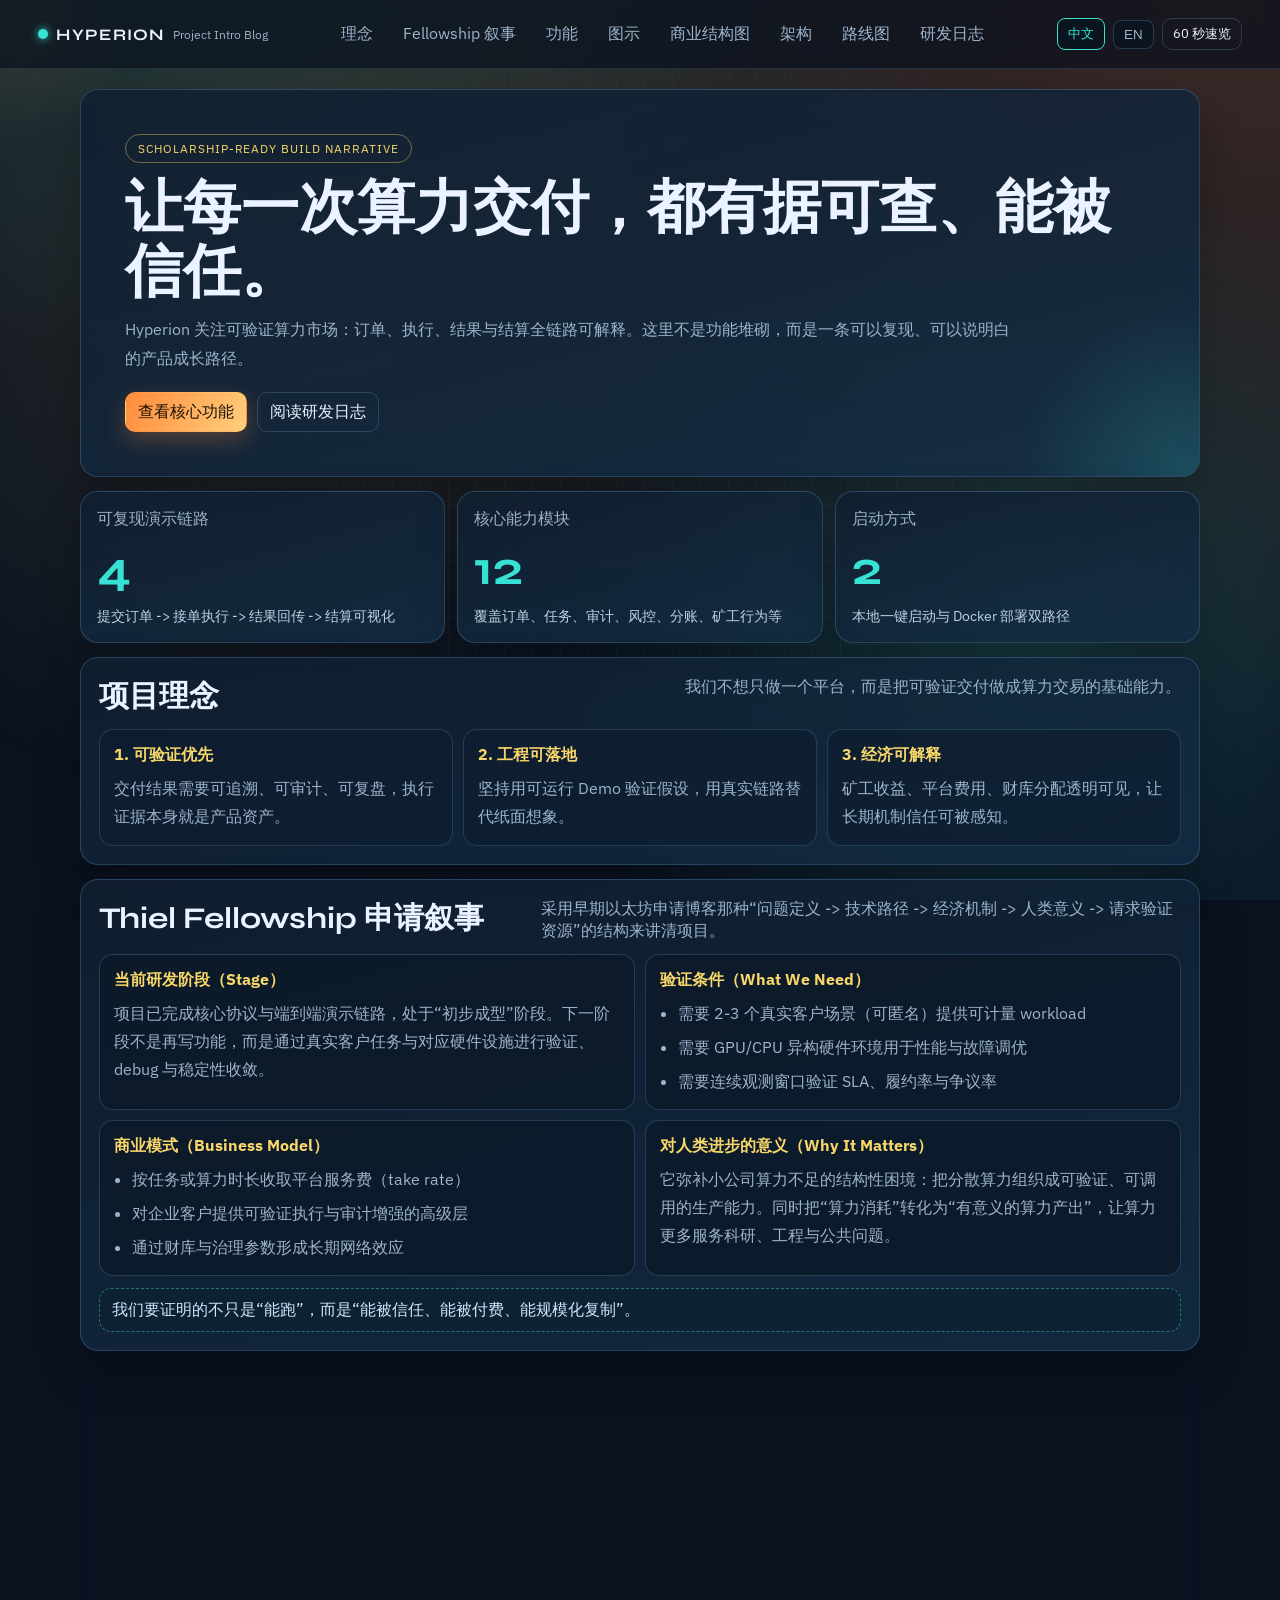
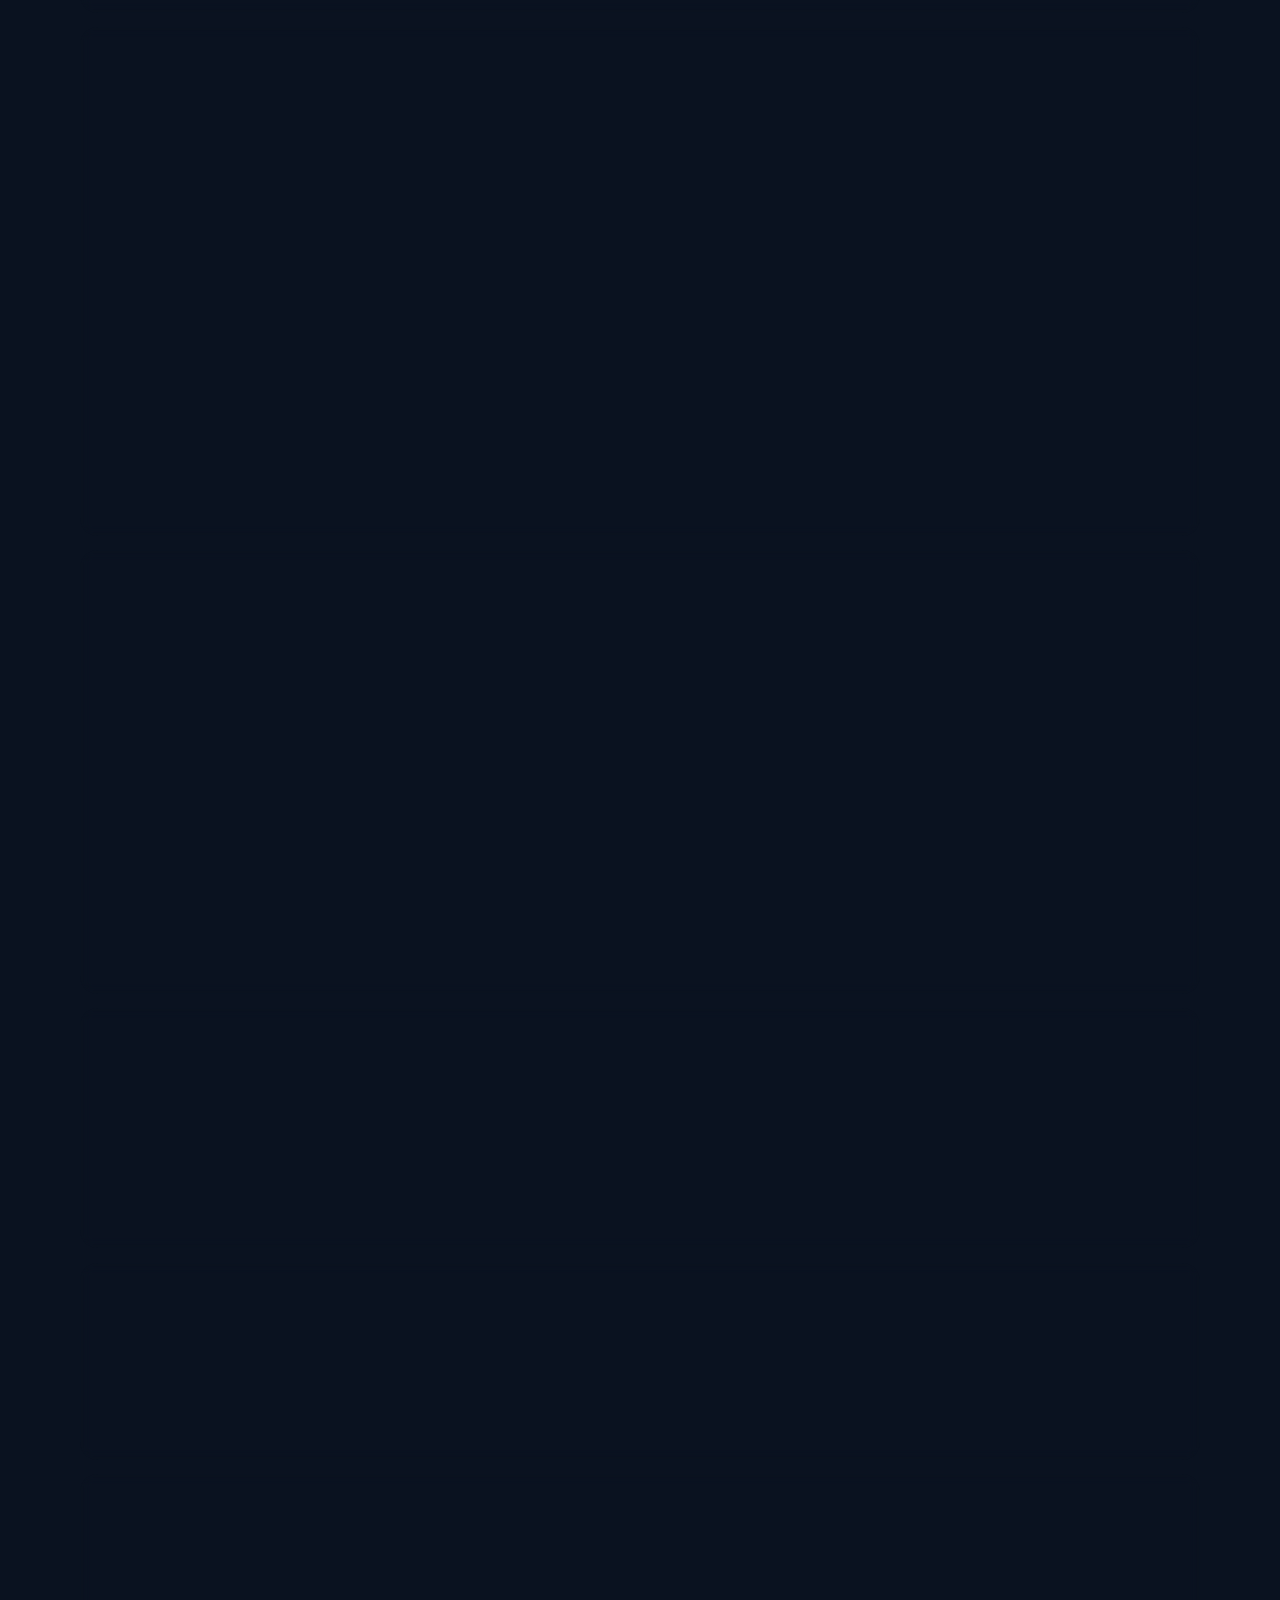
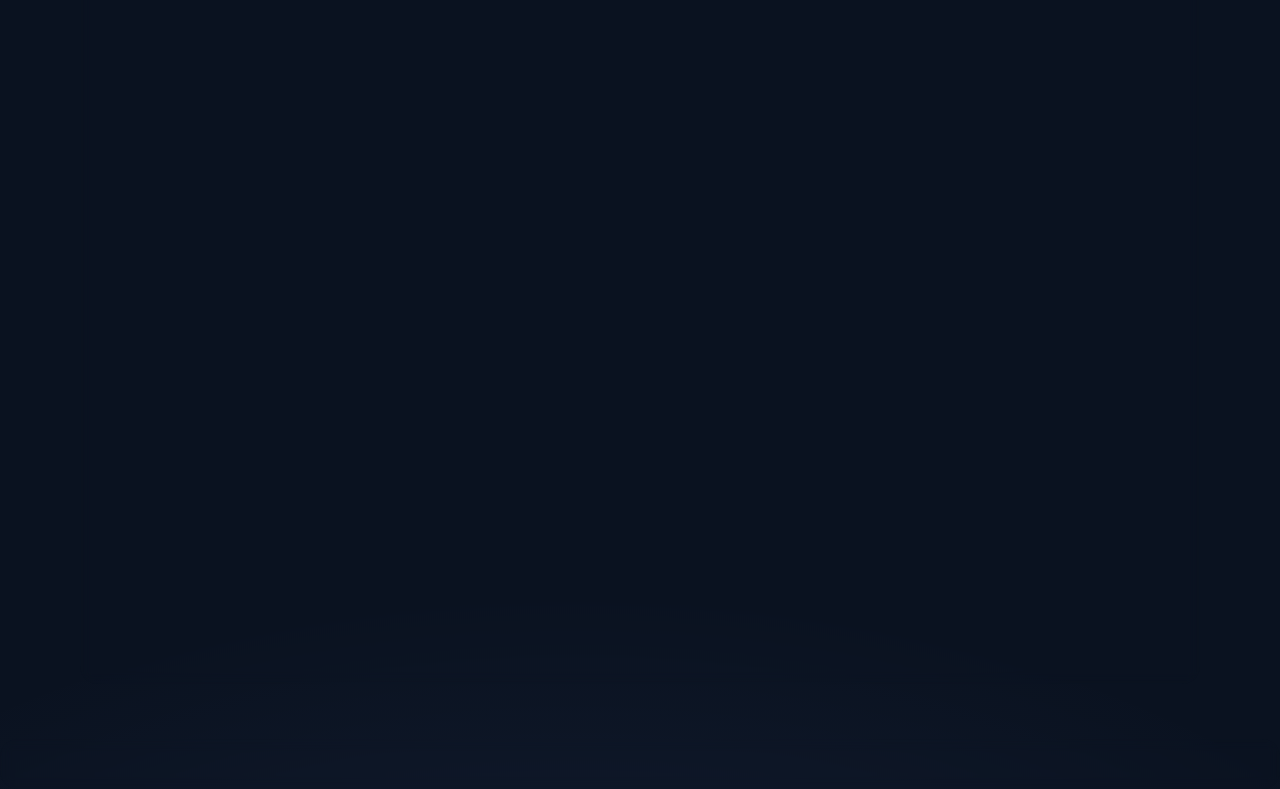
==== commit f995b571: "feat: craft Thiel Fellowship application narrative" ====
--- a/index.html
+++ b/index.html
@@ -22,6 +22,7 @@
       </div>
       <nav>
         <a href="#vision" data-i18n="navVision">理念</a>
+        <a href="#fellowship" data-i18n="navFellowship">Fellowship 叙事</a>
         <a href="#features" data-i18n="navFeatures">功能</a>
         <a href="#visuals" data-i18n="navVisuals">图示</a>
         <a href="#structure" data-i18n="navStructure">结构图</a>
@@ -84,6 +85,42 @@
             <p data-i18n="v3d">矿工收益、平台费用、财库分配透明可见，建立长期机制信任。</p>
           </article>
         </div>
+      </section>
+
+      <section id="fellowship" class="panel reveal">
+        <div class="panel-head">
+          <h3 data-i18n="fellowshipTitle">Thiel Fellowship 申请叙事</h3>
+          <p data-i18n="fellowshipDesc">采用早期以太坊申请博客那种“问题定义 -> 技术路径 -> 经济机制 -> 人类意义 -> 请求验证资源”的结构来讲清项目。</p>
+        </div>
+
+        <div class="thesis-grid">
+          <article class="thesis-card">
+            <h4 data-i18n="fs1Title">当前研发阶段（Stage）</h4>
+            <p data-i18n="fs1Body">项目已完成核心协议与端到端演示链路，处于“初步成型”阶段。下一阶段不是再写功能，而是通过真实客户任务与对应硬件设施进行验证、debug 与稳定性收敛。</p>
+          </article>
+          <article class="thesis-card">
+            <h4 data-i18n="fs2Title">验证条件（What We Need）</h4>
+            <ul>
+              <li data-i18n="fs2a">需要 2-3 个真实客户场景（可匿名）提供可计量 workload</li>
+              <li data-i18n="fs2b">需要 GPU/CPU 异构硬件环境用于性能与故障调优</li>
+              <li data-i18n="fs2c">需要连续观测窗口验证 SLA、履约率与争议率</li>
+            </ul>
+          </article>
+          <article class="thesis-card">
+            <h4 data-i18n="fs3Title">商业模式（Business Model）</h4>
+            <ul>
+              <li data-i18n="fs3a">按任务或算力时长收取平台服务费（take rate）</li>
+              <li data-i18n="fs3b">对企业客户提供可验证执行与审计增强的高级层</li>
+              <li data-i18n="fs3c">通过财库与治理参数形成长期网络效应</li>
+            </ul>
+          </article>
+          <article class="thesis-card">
+            <h4 data-i18n="fs4Title">对人类进步的意义（Why It Matters）</h4>
+            <p data-i18n="fs4Body">它弥补小公司算力不足的结构性困境：把分散算力组织成可验证、可调用的生产能力。同时把“算力消耗”转化为“有意义的算力产出”，让算力更多服务科研、工程与公共问题。</p>
+          </article>
+        </div>
+
+        <div class="thesis-note" data-i18n="fellowshipNote">我们要证明的不只是“能跑”，而是“能被信任、能被付费、能规模化复制”。</div>
       </section>
 
       <section id="features" class="panel reveal">
--- a/styles.css
+++ b/styles.css
@@ -316,6 +316,47 @@
   gap: 6px;
 }
 
+.thesis-grid {
+  display: grid;
+  grid-template-columns: repeat(2, minmax(0, 1fr));
+  gap: 10px;
+}
+
+.thesis-card {
+  border: 1px solid rgba(114, 170, 213, 0.24);
+  border-radius: 14px;
+  background: rgba(12, 25, 40, 0.72);
+  padding: 14px;
+}
+
+.thesis-card h4 {
+  margin: 0 0 8px;
+  color: var(--accent-3);
+}
+
+.thesis-card p,
+.thesis-card li {
+  margin: 0;
+  color: var(--muted);
+  line-height: 1.75;
+}
+
+.thesis-card ul {
+  margin: 0;
+  padding-left: 18px;
+  display: grid;
+  gap: 6px;
+}
+
+.thesis-note {
+  margin-top: 12px;
+  border: 1px dashed rgba(55, 226, 213, 0.45);
+  border-radius: 12px;
+  padding: 10px 12px;
+  color: #d2e6ff;
+  background: rgba(11, 32, 45, 0.56);
+}
+
 .visual-grid {
   display: grid;
   grid-template-columns: 1.4fr 1fr;
@@ -632,6 +673,7 @@
 
 @media (max-width: 980px) {
   .kpi-grid,
+  .thesis-grid,
   .vision-grid,
   .feature-matrix {
     grid-template-columns: 1fr;
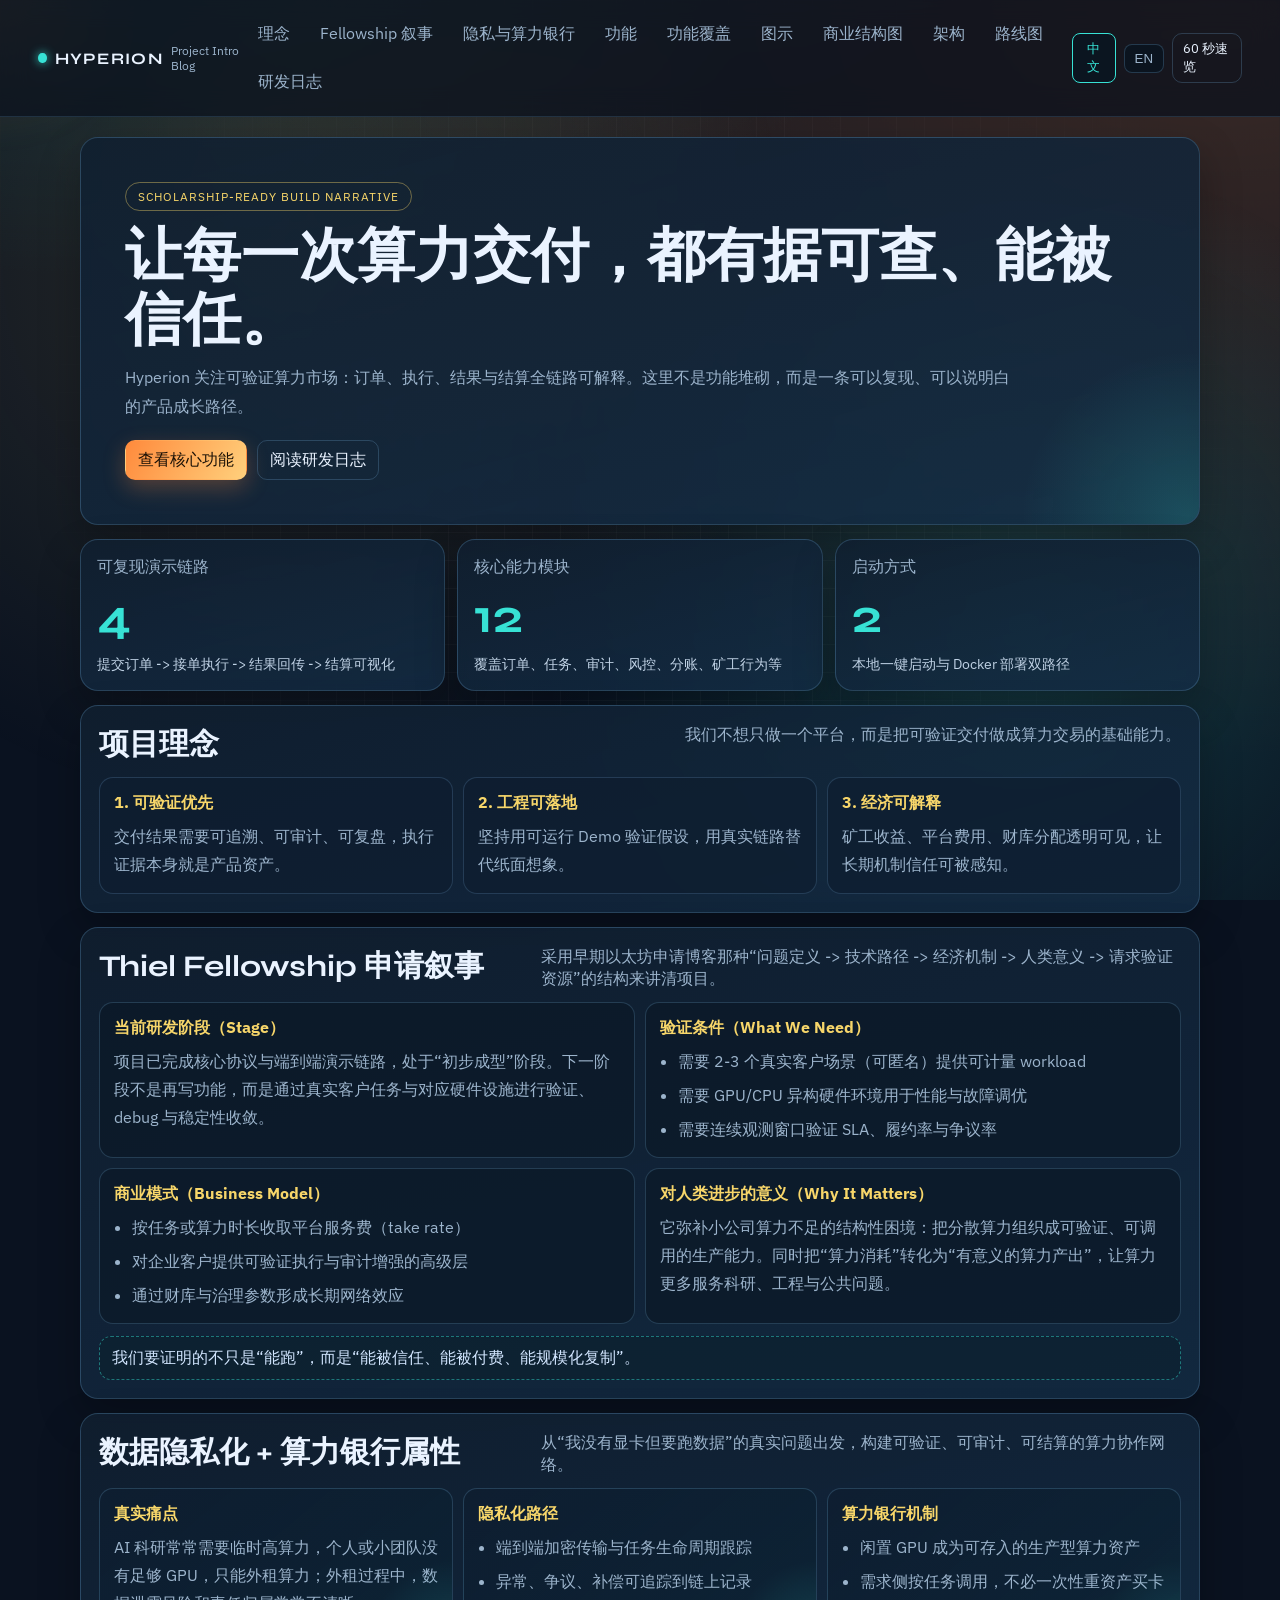
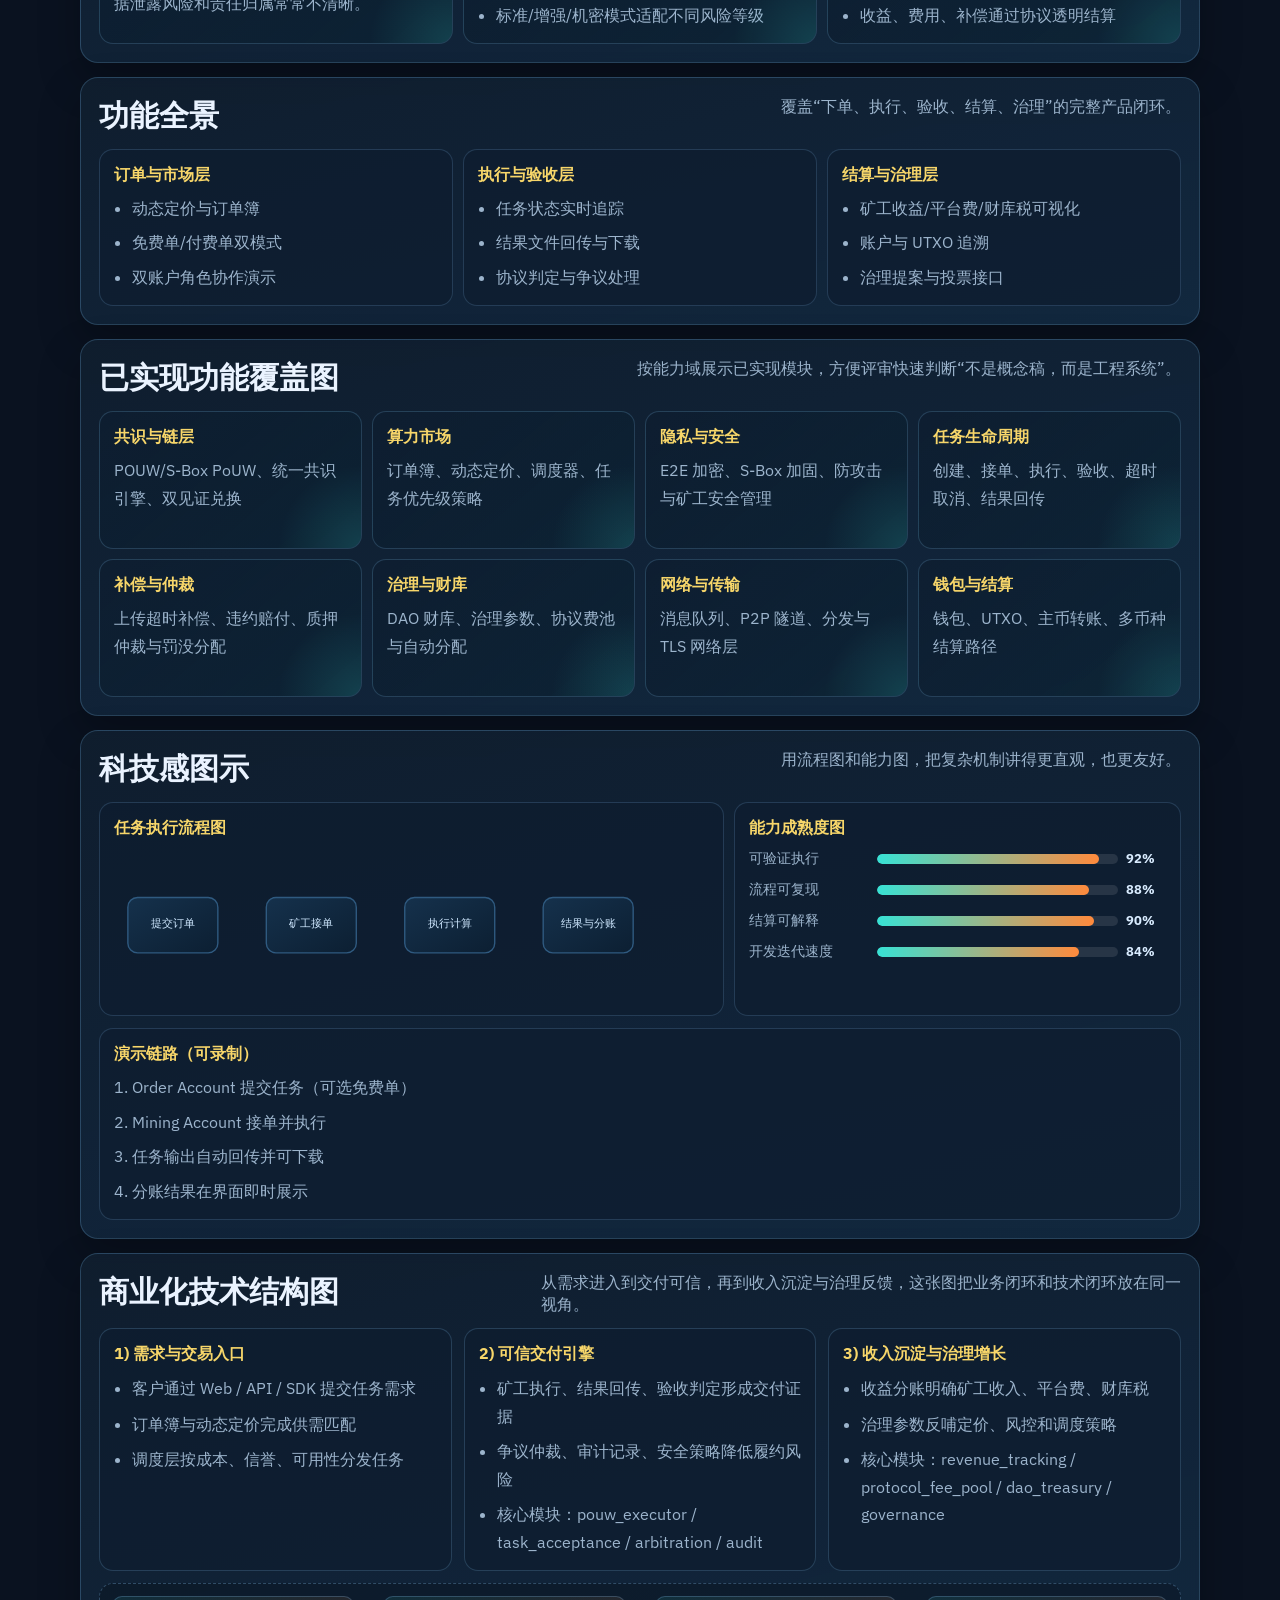
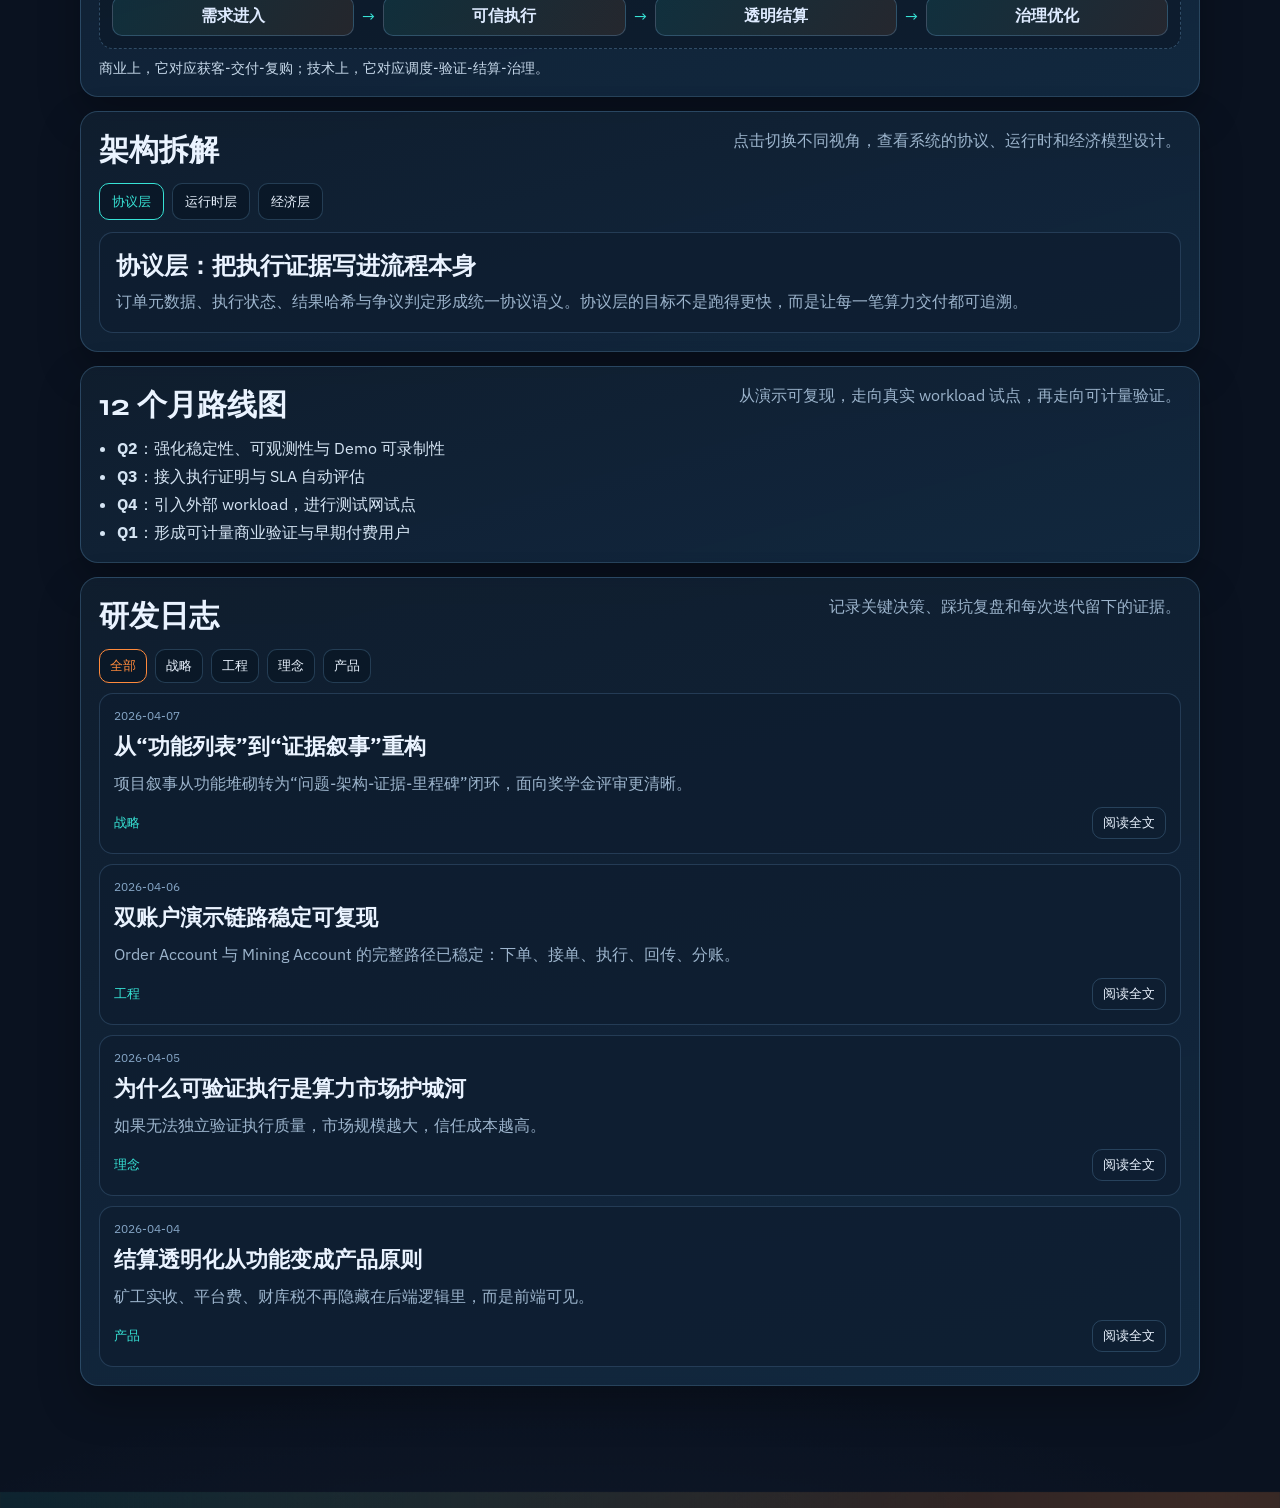
==== commit ee9d7afb: "feat: add privacy-bank narrative and capability coverage visuals" ====
--- a/index.html
+++ b/index.html
@@ -23,7 +23,9 @@
       <nav>
         <a href="#vision" data-i18n="navVision">理念</a>
         <a href="#fellowship" data-i18n="navFellowship">Fellowship 叙事</a>
+        <a href="#privacy-bank" data-i18n="navPrivacyBank">隐私与算力银行</a>
         <a href="#features" data-i18n="navFeatures">功能</a>
+        <a href="#coverage" data-i18n="navCoverage">功能覆盖</a>
         <a href="#visuals" data-i18n="navVisuals">图示</a>
         <a href="#structure" data-i18n="navStructure">结构图</a>
         <a href="#architecture" data-i18n="navArchitecture">架构</a>
@@ -123,6 +125,35 @@
         <div class="thesis-note" data-i18n="fellowshipNote">我们要证明的不只是“能跑”，而是“能被信任、能被付费、能规模化复制”。</div>
       </section>
 
+      <section id="privacy-bank" class="panel reveal">
+        <div class="panel-head">
+          <h3 data-i18n="pbTitle">数据隐私化 + 算力银行属性</h3>
+          <p data-i18n="pbDesc">从“我没有显卡但要跑数据”的真实问题出发，构建可验证、可审计、可结算的算力协作网络。</p>
+        </div>
+        <div class="pb-grid">
+          <article class="pb-card">
+            <h4 data-i18n="pb1Title">真实痛点</h4>
+            <p data-i18n="pb1Body">AI 科研常常需要临时高算力，个人或小团队没有足够 GPU，只能外租算力；外租过程中，数据泄露风险和责任归属常常不清晰。</p>
+          </article>
+          <article class="pb-card">
+            <h4 data-i18n="pb2Title">隐私化路径</h4>
+            <ul>
+              <li data-i18n="pb2a">端到端加密传输与任务生命周期跟踪</li>
+              <li data-i18n="pb2b">异常、争议、补偿可追踪到链上记录</li>
+              <li data-i18n="pb2c">标准/增强/机密模式适配不同风险等级</li>
+            </ul>
+          </article>
+          <article class="pb-card">
+            <h4 data-i18n="pb3Title">算力银行机制</h4>
+            <ul>
+              <li data-i18n="pb3a">闲置 GPU 成为可存入的生产型算力资产</li>
+              <li data-i18n="pb3b">需求侧按任务调用，不必一次性重资产买卡</li>
+              <li data-i18n="pb3c">收益、费用、补偿通过协议透明结算</li>
+            </ul>
+          </article>
+        </div>
+      </section>
+
       <section id="features" class="panel reveal">
         <div class="panel-head">
           <h3 data-i18n="featuresTitle">功能全景</h3>
@@ -153,6 +184,24 @@
               <li data-i18n="f3c">治理提案与投票接口</li>
             </ul>
           </article>
+        </div>
+      </section>
+
+      <section id="coverage" class="panel reveal">
+        <div class="panel-head">
+          <h3 data-i18n="coverageTitle">已实现功能覆盖图</h3>
+          <p data-i18n="coverageDesc">按能力域展示已实现模块，方便评审快速判断“不是概念稿，而是工程系统”。</p>
+        </div>
+
+        <div class="coverage-grid">
+          <article class="coverage-card"><h4 data-i18n="cv1t">共识与链层</h4><p data-i18n="cv1d">POUW/S-Box PoUW、统一共识引擎、双见证兑换</p></article>
+          <article class="coverage-card"><h4 data-i18n="cv2t">算力市场</h4><p data-i18n="cv2d">订单簿、动态定价、调度器、任务优先级策略</p></article>
+          <article class="coverage-card"><h4 data-i18n="cv3t">隐私与安全</h4><p data-i18n="cv3d">E2E 加密、S-Box 加固、防攻击与矿工安全管理</p></article>
+          <article class="coverage-card"><h4 data-i18n="cv4t">任务生命周期</h4><p data-i18n="cv4d">创建、接单、执行、验收、超时取消、结果回传</p></article>
+          <article class="coverage-card"><h4 data-i18n="cv5t">补偿与仲裁</h4><p data-i18n="cv5d">上传超时补偿、违约赔付、质押仲裁与罚没分配</p></article>
+          <article class="coverage-card"><h4 data-i18n="cv6t">治理与财库</h4><p data-i18n="cv6d">DAO 财库、治理参数、协议费池与自动分配</p></article>
+          <article class="coverage-card"><h4 data-i18n="cv7t">网络与传输</h4><p data-i18n="cv7d">消息队列、P2P 隧道、分发与 TLS 网络层</p></article>
+          <article class="coverage-card"><h4 data-i18n="cv8t">钱包与结算</h4><p data-i18n="cv8d">钱包、UTXO、主币转账、多币种结算路径</p></article>
         </div>
       </section>
 
--- a/styles.css
+++ b/styles.css
@@ -357,6 +357,74 @@
   background: rgba(11, 32, 45, 0.56);
 }
 
+.pb-grid,
+.coverage-grid {
+  display: grid;
+  grid-template-columns: repeat(3, minmax(0, 1fr));
+  gap: 10px;
+}
+
+.pb-card,
+.coverage-card {
+  border: 1px solid rgba(114, 170, 213, 0.24);
+  border-radius: 14px;
+  background: linear-gradient(140deg, rgba(14, 30, 48, 0.8), rgba(11, 35, 51, 0.65));
+  padding: 14px;
+  position: relative;
+  overflow: hidden;
+}
+
+.pb-card::after,
+.coverage-card::after {
+  content: '';
+  position: absolute;
+  width: 180px;
+  height: 180px;
+  right: -90px;
+  bottom: -90px;
+  border-radius: 50%;
+  background: radial-gradient(circle, rgba(55, 226, 213, 0.16), transparent 65%);
+  pointer-events: none;
+}
+
+.pb-card h4,
+.coverage-card h4 {
+  margin: 0 0 8px;
+  color: var(--accent-3);
+}
+
+.pb-card p,
+.pb-card li,
+.coverage-card p {
+  margin: 0;
+  color: var(--muted);
+  line-height: 1.75;
+}
+
+.pb-card ul {
+  margin: 0;
+  padding-left: 18px;
+  display: grid;
+  gap: 6px;
+}
+
+.coverage-grid {
+  margin-top: 4px;
+  grid-template-columns: repeat(4, minmax(0, 1fr));
+}
+
+.coverage-card {
+  min-height: 138px;
+  transition: transform 220ms ease, border-color 220ms ease, box-shadow 220ms ease;
+}
+
+.coverage-card:hover,
+.pb-card:hover {
+  transform: translateY(-3px);
+  border-color: rgba(55, 226, 213, 0.45);
+  box-shadow: 0 18px 34px rgba(0, 0, 0, 0.28);
+}
+
 .visual-grid {
   display: grid;
   grid-template-columns: 1.4fr 1fr;
@@ -674,6 +742,8 @@
 @media (max-width: 980px) {
   .kpi-grid,
   .thesis-grid,
+  .pb-grid,
+  .coverage-grid,
   .vision-grid,
   .feature-matrix {
     grid-template-columns: 1fr;
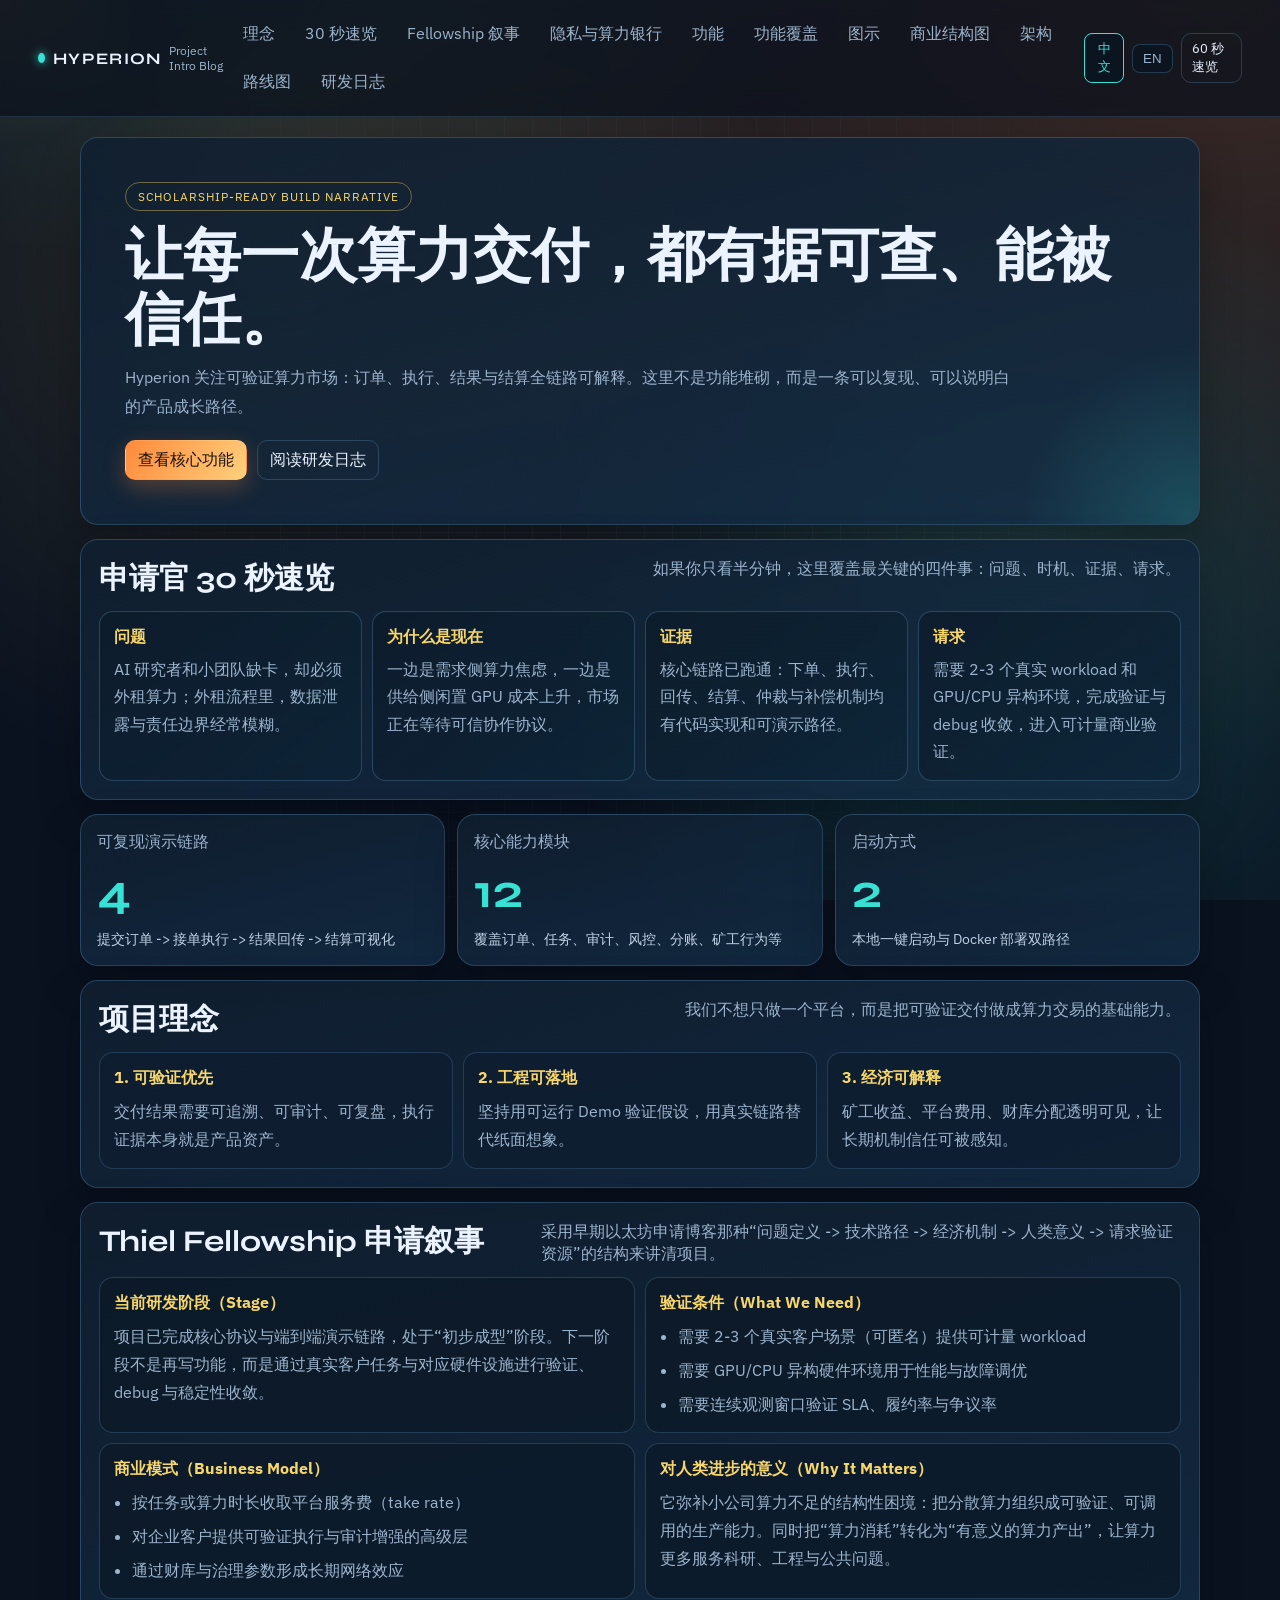
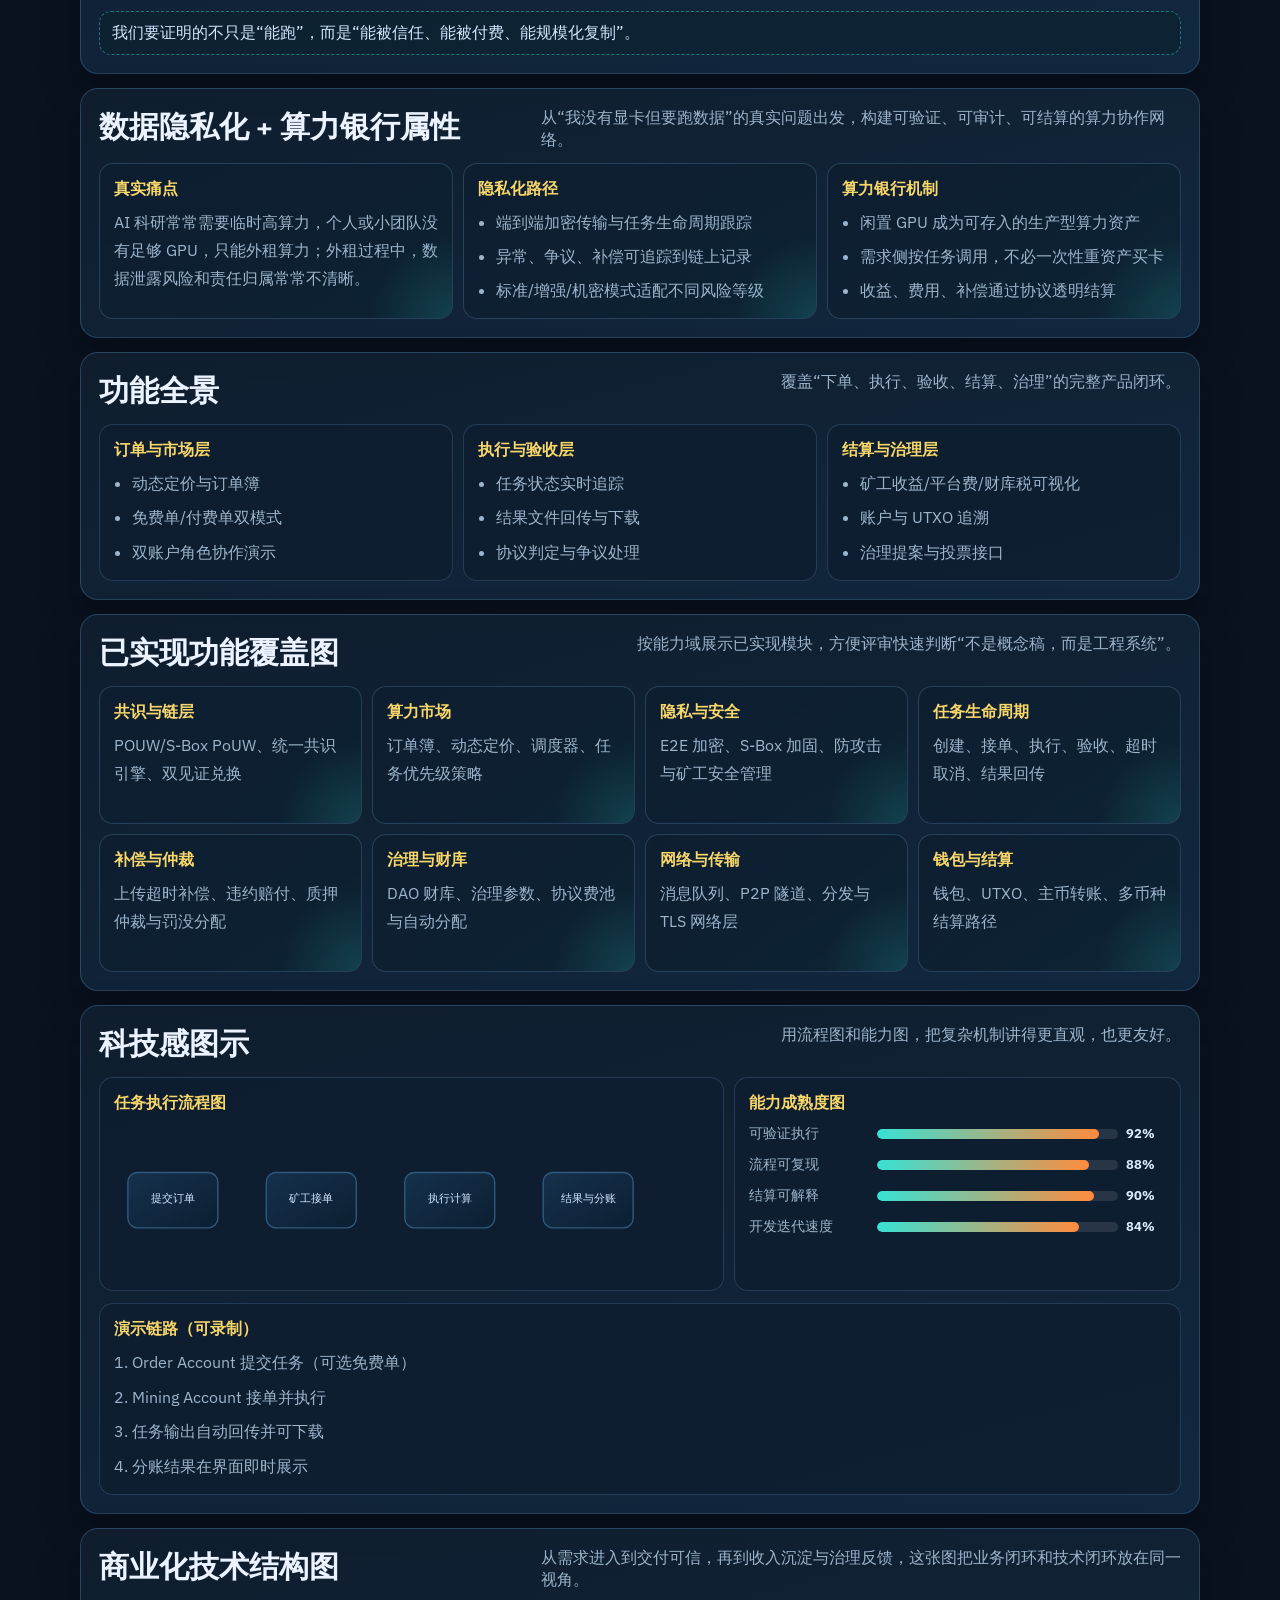
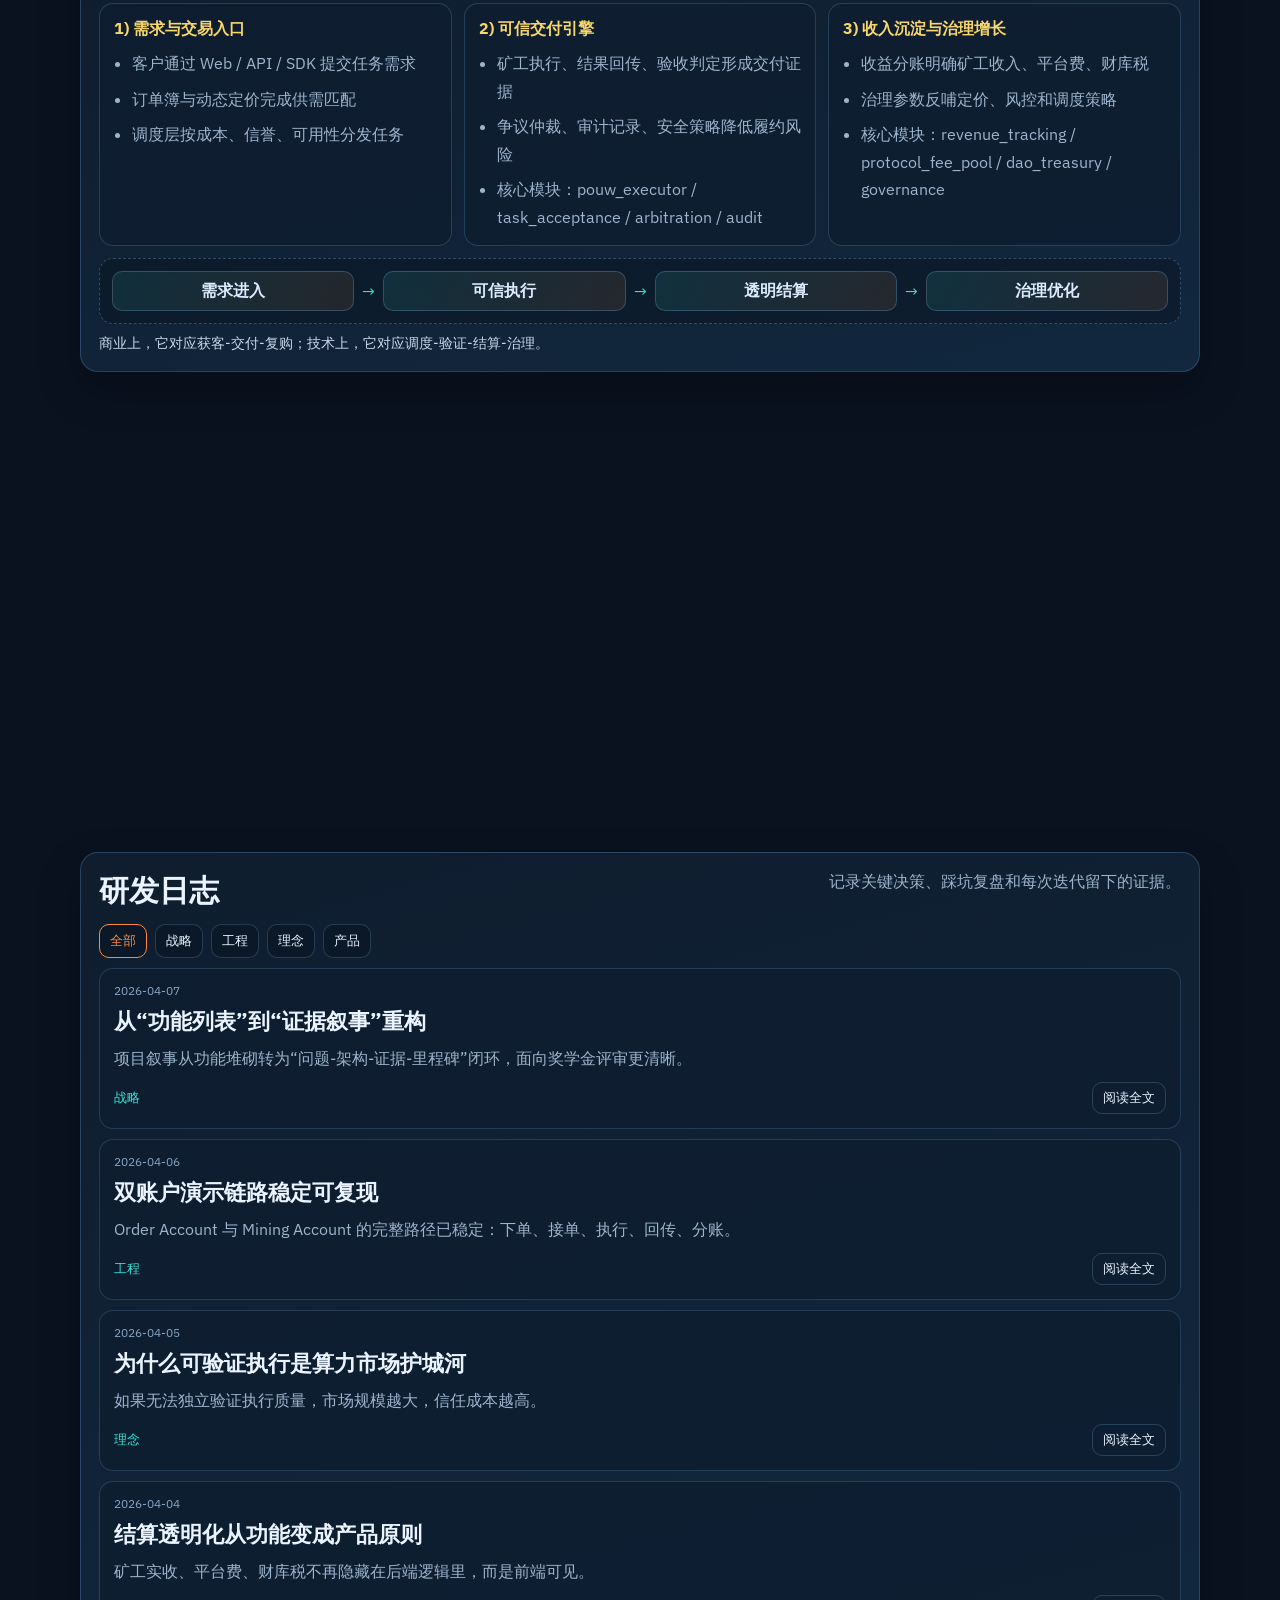
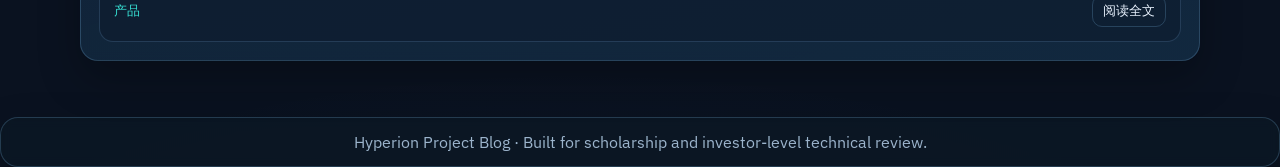
==== commit b86dd475: "feat: add 30-second reviewer scan section" ====
--- a/index.html
+++ b/index.html
@@ -22,6 +22,7 @@
       </div>
       <nav>
         <a href="#vision" data-i18n="navVision">理念</a>
+        <a href="#quick-scan" data-i18n="navQuickScan">30 秒速览</a>
         <a href="#fellowship" data-i18n="navFellowship">Fellowship 叙事</a>
         <a href="#privacy-bank" data-i18n="navPrivacyBank">隐私与算力银行</a>
         <a href="#features" data-i18n="navFeatures">功能</a>
@@ -47,6 +48,31 @@
         <div class="hero-cta">
           <a class="btn primary" href="#features" data-i18n="heroCta1">查看核心功能</a>
           <a class="btn ghost" href="#logs" data-i18n="heroCta2">阅读研发日志</a>
+        </div>
+      </section>
+
+      <section id="quick-scan" class="panel reveal">
+        <div class="panel-head">
+          <h3 data-i18n="scanTitle">申请官 30 秒速览</h3>
+          <p data-i18n="scanDesc">如果你只看半分钟，这里覆盖最关键的四件事：问题、时机、证据、请求。</p>
+        </div>
+        <div class="scan-grid">
+          <article class="scan-card">
+            <h4 data-i18n="scan1t">Problem</h4>
+            <p data-i18n="scan1d">AI 研究者和小团队缺卡，却必须外租算力；外租流程里，数据泄露与责任边界经常模糊。</p>
+          </article>
+          <article class="scan-card">
+            <h4 data-i18n="scan2t">Why Now</h4>
+            <p data-i18n="scan2d">一边是需求侧算力焦虑，一边是供给侧闲置 GPU 成本上升，市场正在等待可信协作协议。</p>
+          </article>
+          <article class="scan-card">
+            <h4 data-i18n="scan3t">Proof</h4>
+            <p data-i18n="scan3d">核心链路已跑通：下单、执行、回传、结算、仲裁与补偿机制均有代码实现和可演示路径。</p>
+          </article>
+          <article class="scan-card">
+            <h4 data-i18n="scan4t">Ask</h4>
+            <p data-i18n="scan4d">需要 2-3 个真实 workload 和 GPU/CPU 异构环境，完成验证与 debug 收敛，进入可计量商业验证。</p>
+          </article>
         </div>
       </section>
 
--- a/styles.css
+++ b/styles.css
@@ -203,6 +203,38 @@
   flex-wrap: wrap;
 }
 
+.scan-grid {
+  display: grid;
+  grid-template-columns: repeat(4, minmax(0, 1fr));
+  gap: 10px;
+}
+
+.scan-card {
+  border: 1px solid rgba(114, 170, 213, 0.28);
+  border-radius: 14px;
+  background: linear-gradient(140deg, rgba(13, 28, 43, 0.82), rgba(12, 36, 54, 0.66));
+  padding: 14px;
+  min-height: 152px;
+  transition: transform 220ms ease, border-color 220ms ease, box-shadow 220ms ease;
+}
+
+.scan-card:hover {
+  transform: translateY(-3px);
+  border-color: rgba(247, 214, 106, 0.48);
+  box-shadow: 0 16px 30px rgba(0, 0, 0, 0.28);
+}
+
+.scan-card h4 {
+  margin: 0 0 8px;
+  color: var(--accent-3);
+}
+
+.scan-card p {
+  margin: 0;
+  color: var(--muted);
+  line-height: 1.72;
+}
+
 .kpi-grid {
   display: grid;
   grid-template-columns: repeat(3, minmax(0, 1fr));
@@ -741,6 +773,7 @@
 
 @media (max-width: 980px) {
   .kpi-grid,
+  .scan-grid,
   .thesis-grid,
   .pb-grid,
   .coverage-grid,
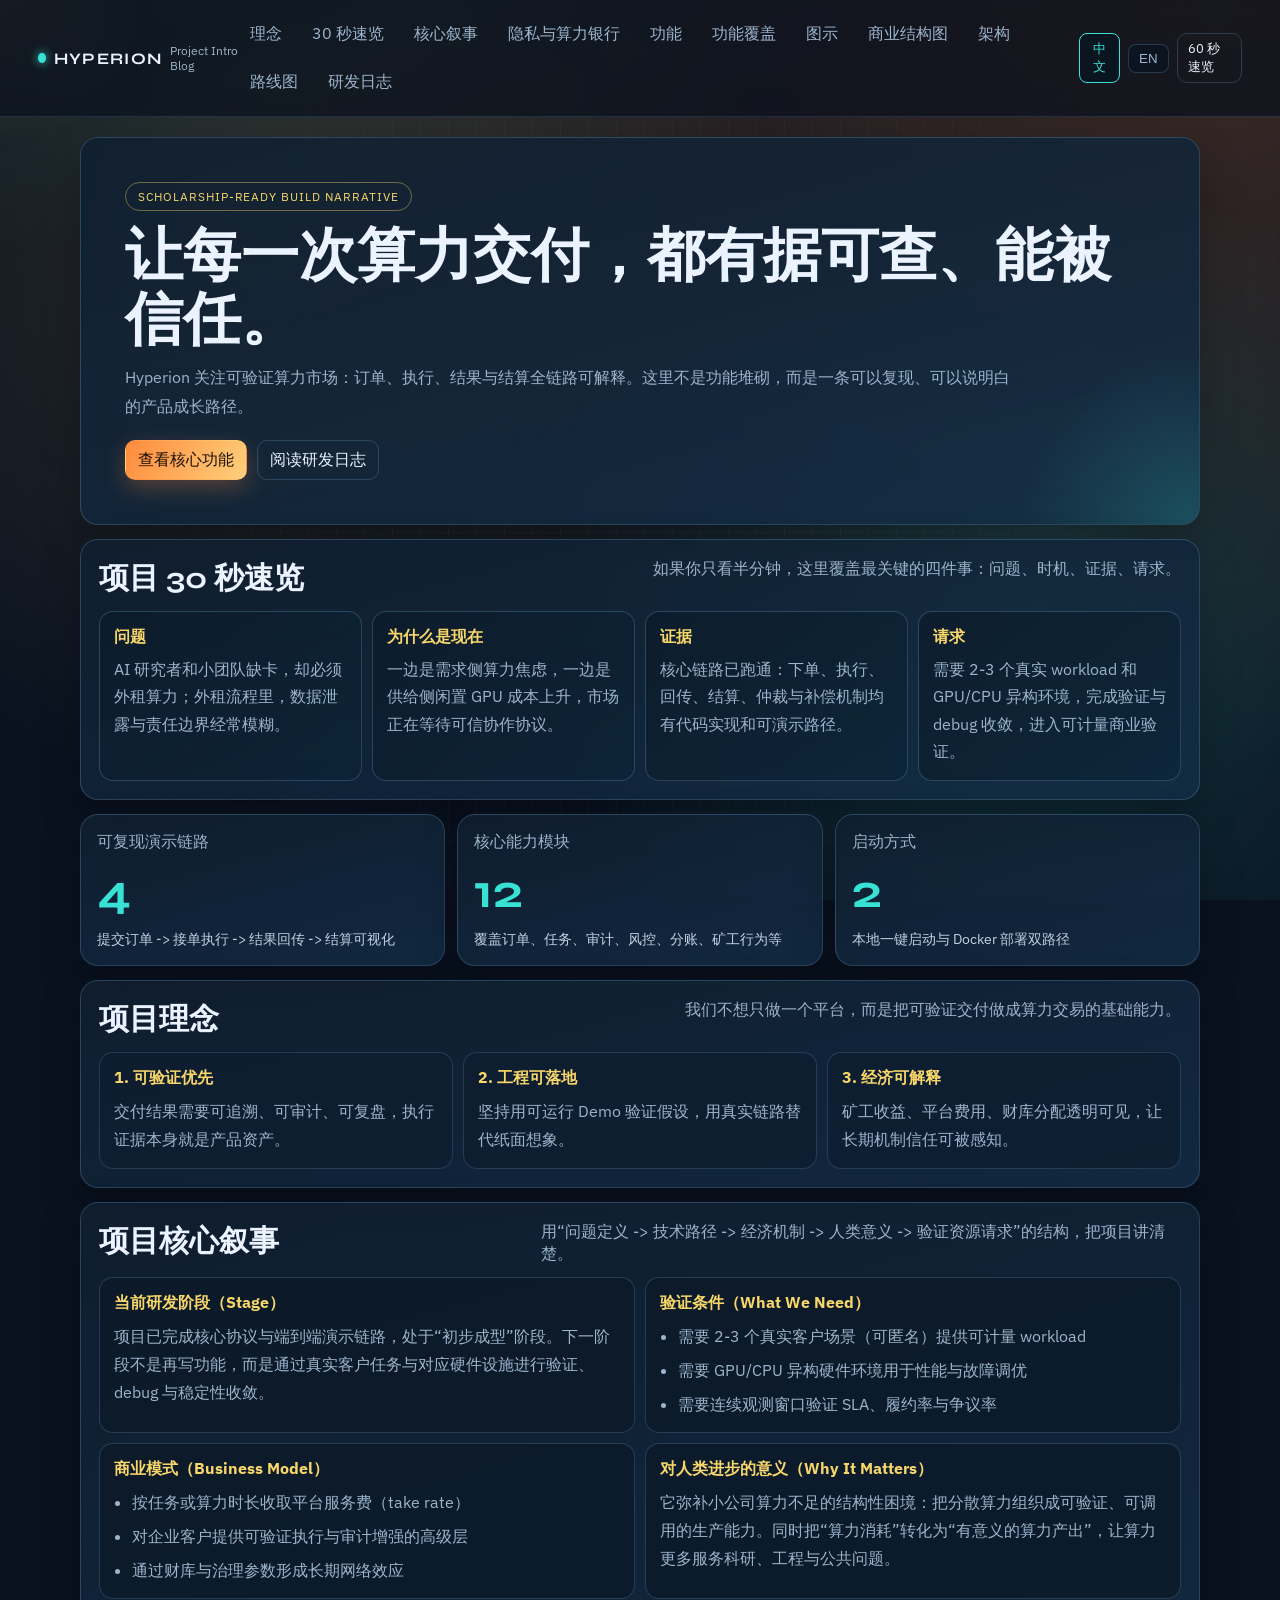
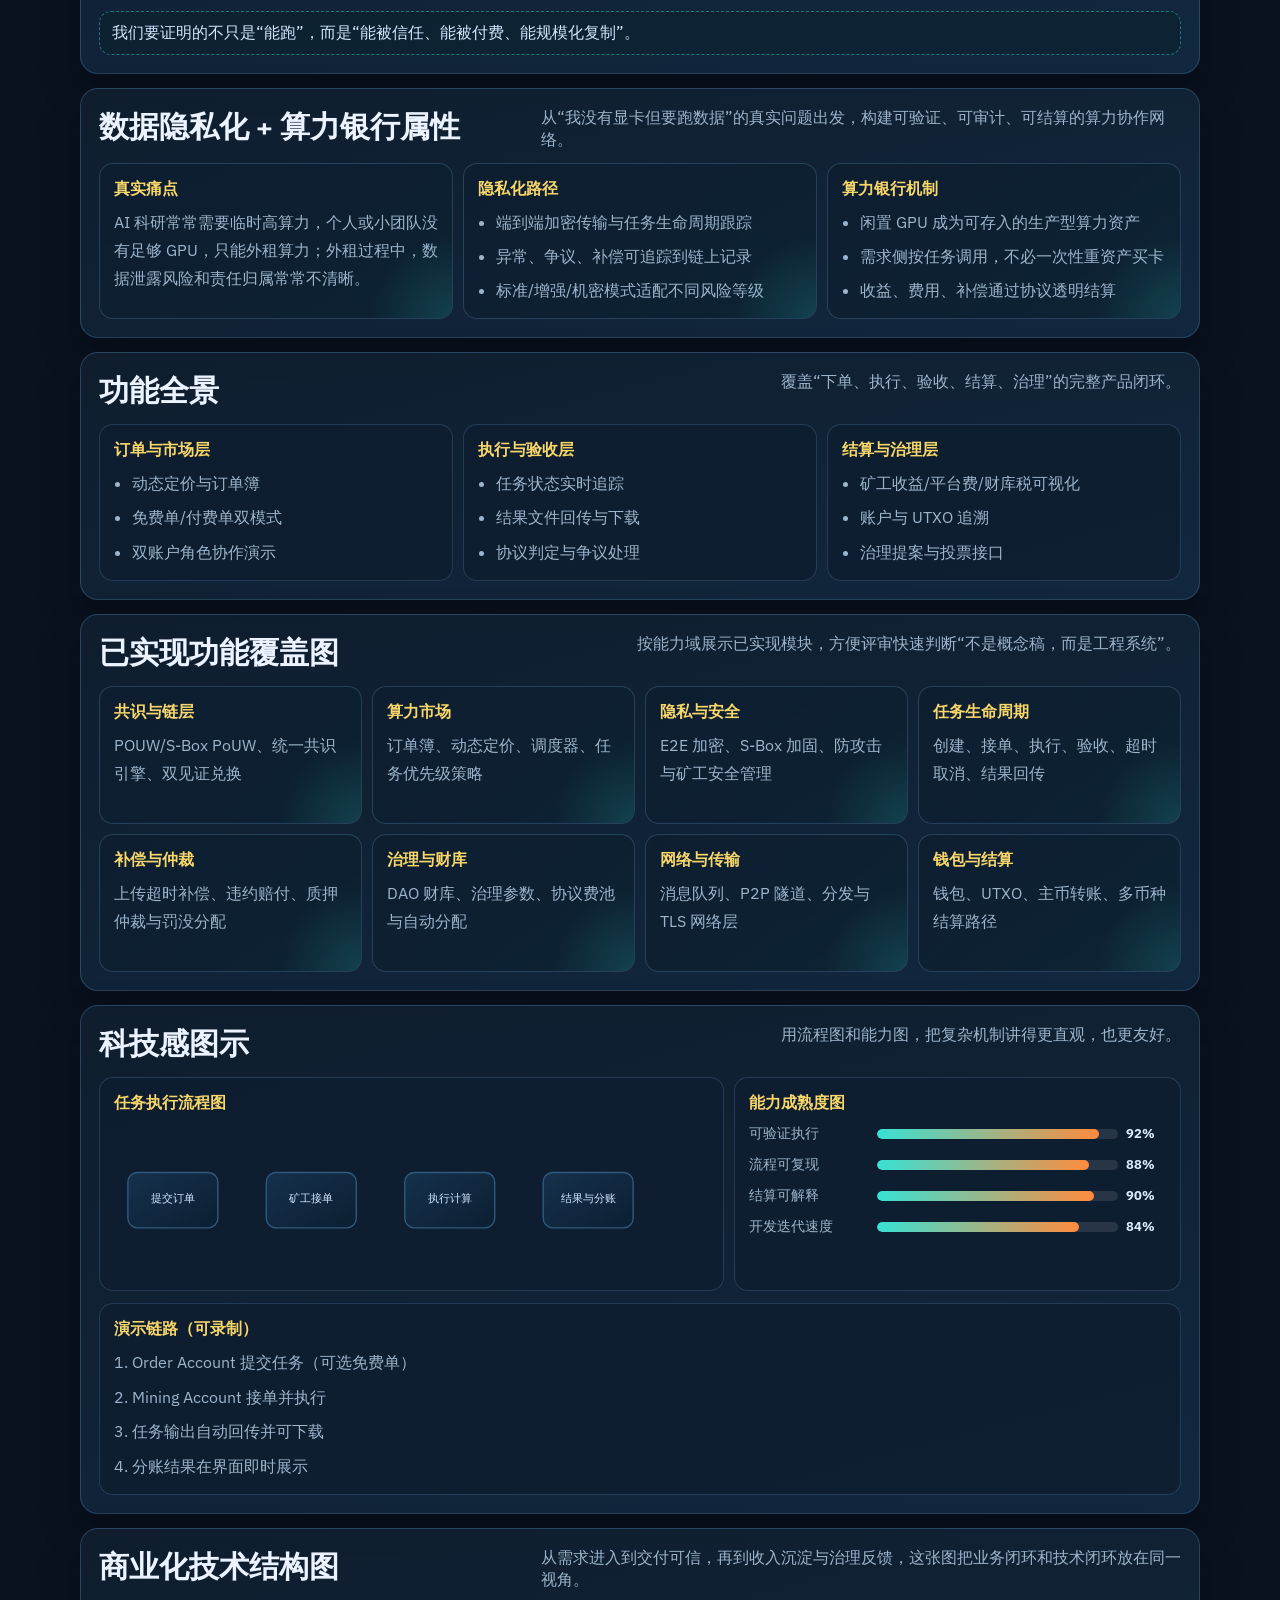
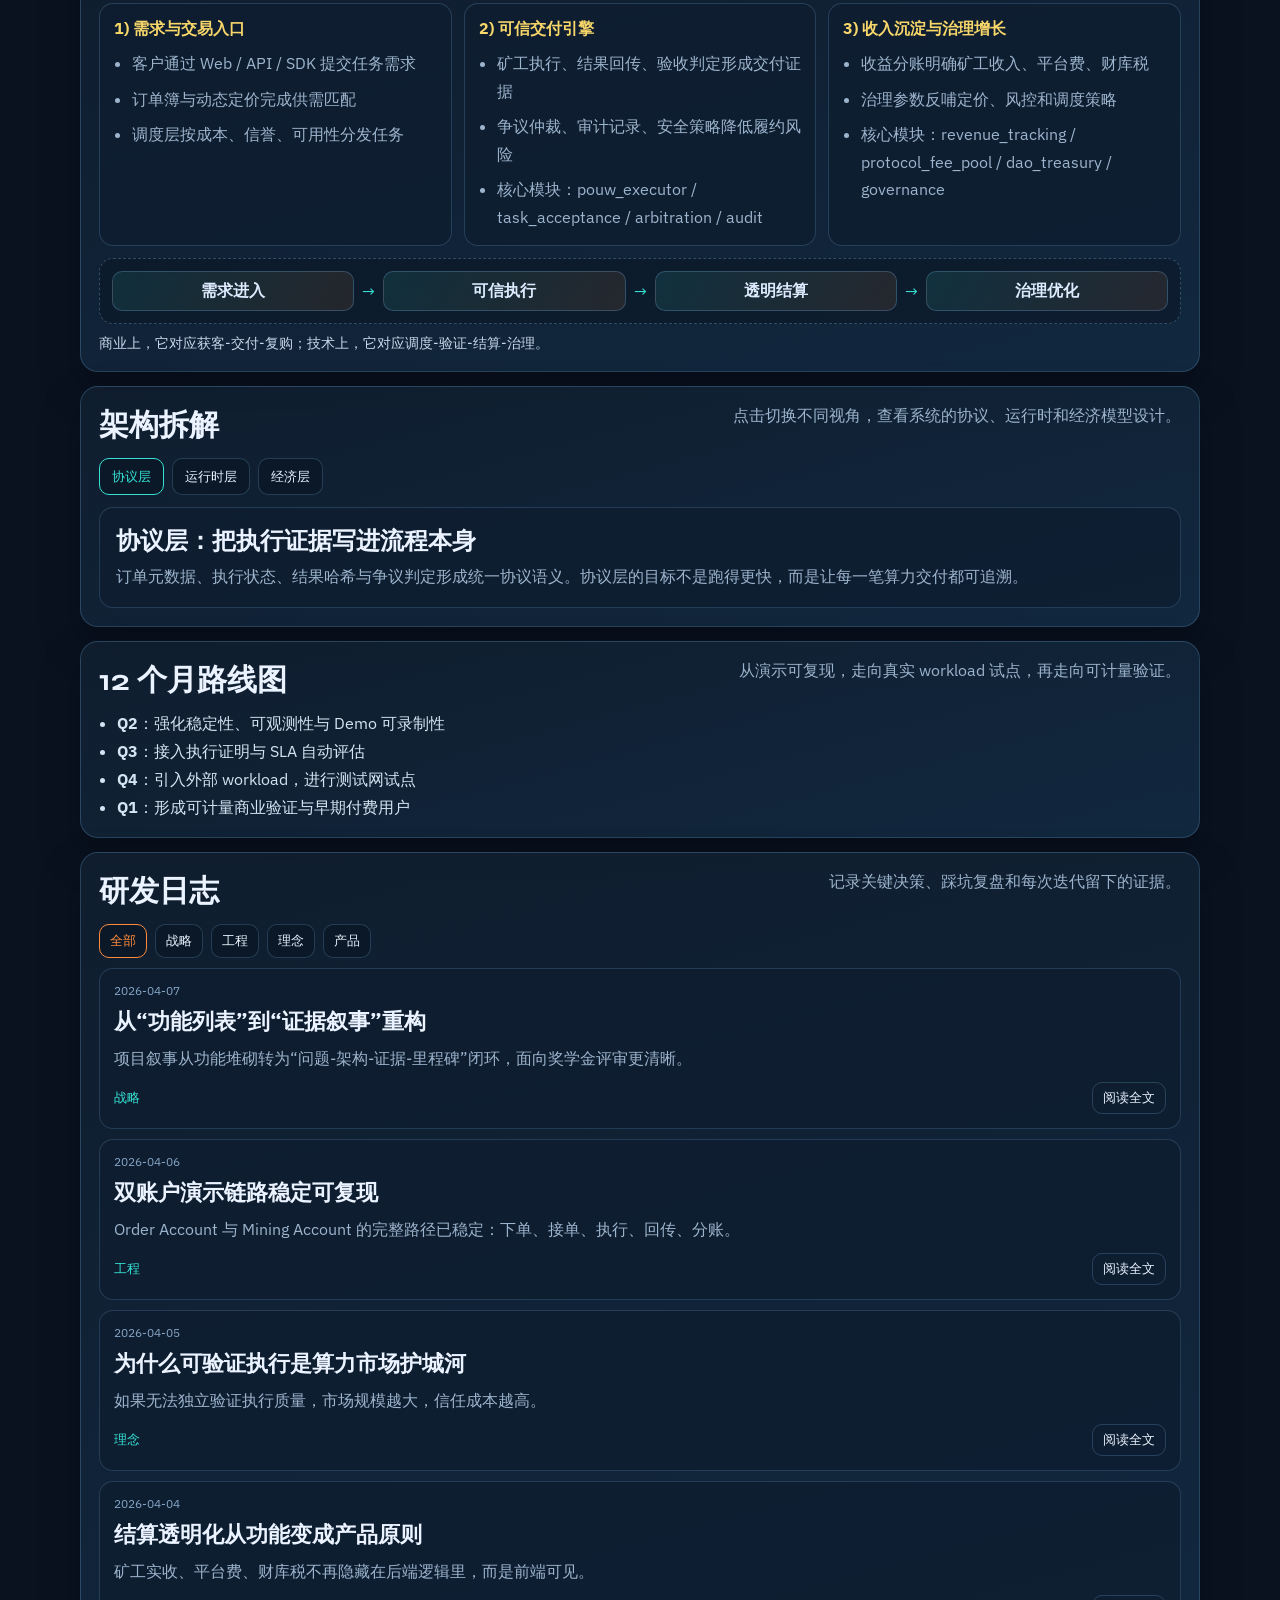
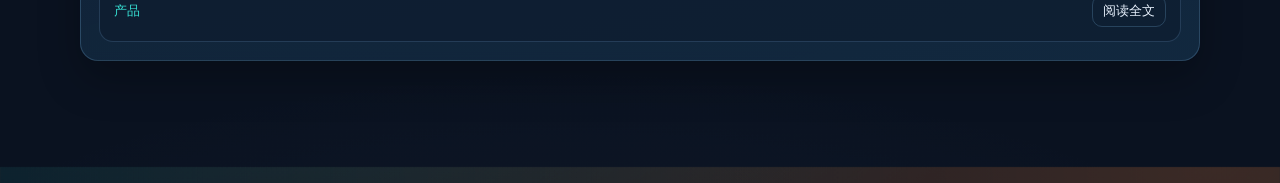
==== commit b37ff9b5: "refactor: neutralize fellowship-specific interface wording" ====
--- a/index.html
+++ b/index.html
@@ -23,7 +23,7 @@
       <nav>
         <a href="#vision" data-i18n="navVision">理念</a>
         <a href="#quick-scan" data-i18n="navQuickScan">30 秒速览</a>
-        <a href="#fellowship" data-i18n="navFellowship">Fellowship 叙事</a>
+        <a href="#fellowship" data-i18n="navFellowship">核心叙事</a>
         <a href="#privacy-bank" data-i18n="navPrivacyBank">隐私与算力银行</a>
         <a href="#features" data-i18n="navFeatures">功能</a>
         <a href="#coverage" data-i18n="navCoverage">功能覆盖</a>
@@ -53,7 +53,7 @@
 
       <section id="quick-scan" class="panel reveal">
         <div class="panel-head">
-          <h3 data-i18n="scanTitle">申请官 30 秒速览</h3>
+          <h3 data-i18n="scanTitle">项目 30 秒速览</h3>
           <p data-i18n="scanDesc">如果你只看半分钟，这里覆盖最关键的四件事：问题、时机、证据、请求。</p>
         </div>
         <div class="scan-grid">
@@ -117,8 +117,8 @@
 
       <section id="fellowship" class="panel reveal">
         <div class="panel-head">
-          <h3 data-i18n="fellowshipTitle">Thiel Fellowship 申请叙事</h3>
-          <p data-i18n="fellowshipDesc">采用早期以太坊申请博客那种“问题定义 -> 技术路径 -> 经济机制 -> 人类意义 -> 请求验证资源”的结构来讲清项目。</p>
+          <h3 data-i18n="fellowshipTitle">项目核心叙事</h3>
+          <p data-i18n="fellowshipDesc">用“问题定义 -> 技术路径 -> 经济机制 -> 人类意义 -> 验证资源请求”的结构，把项目讲清楚。</p>
         </div>
 
         <div class="thesis-grid">
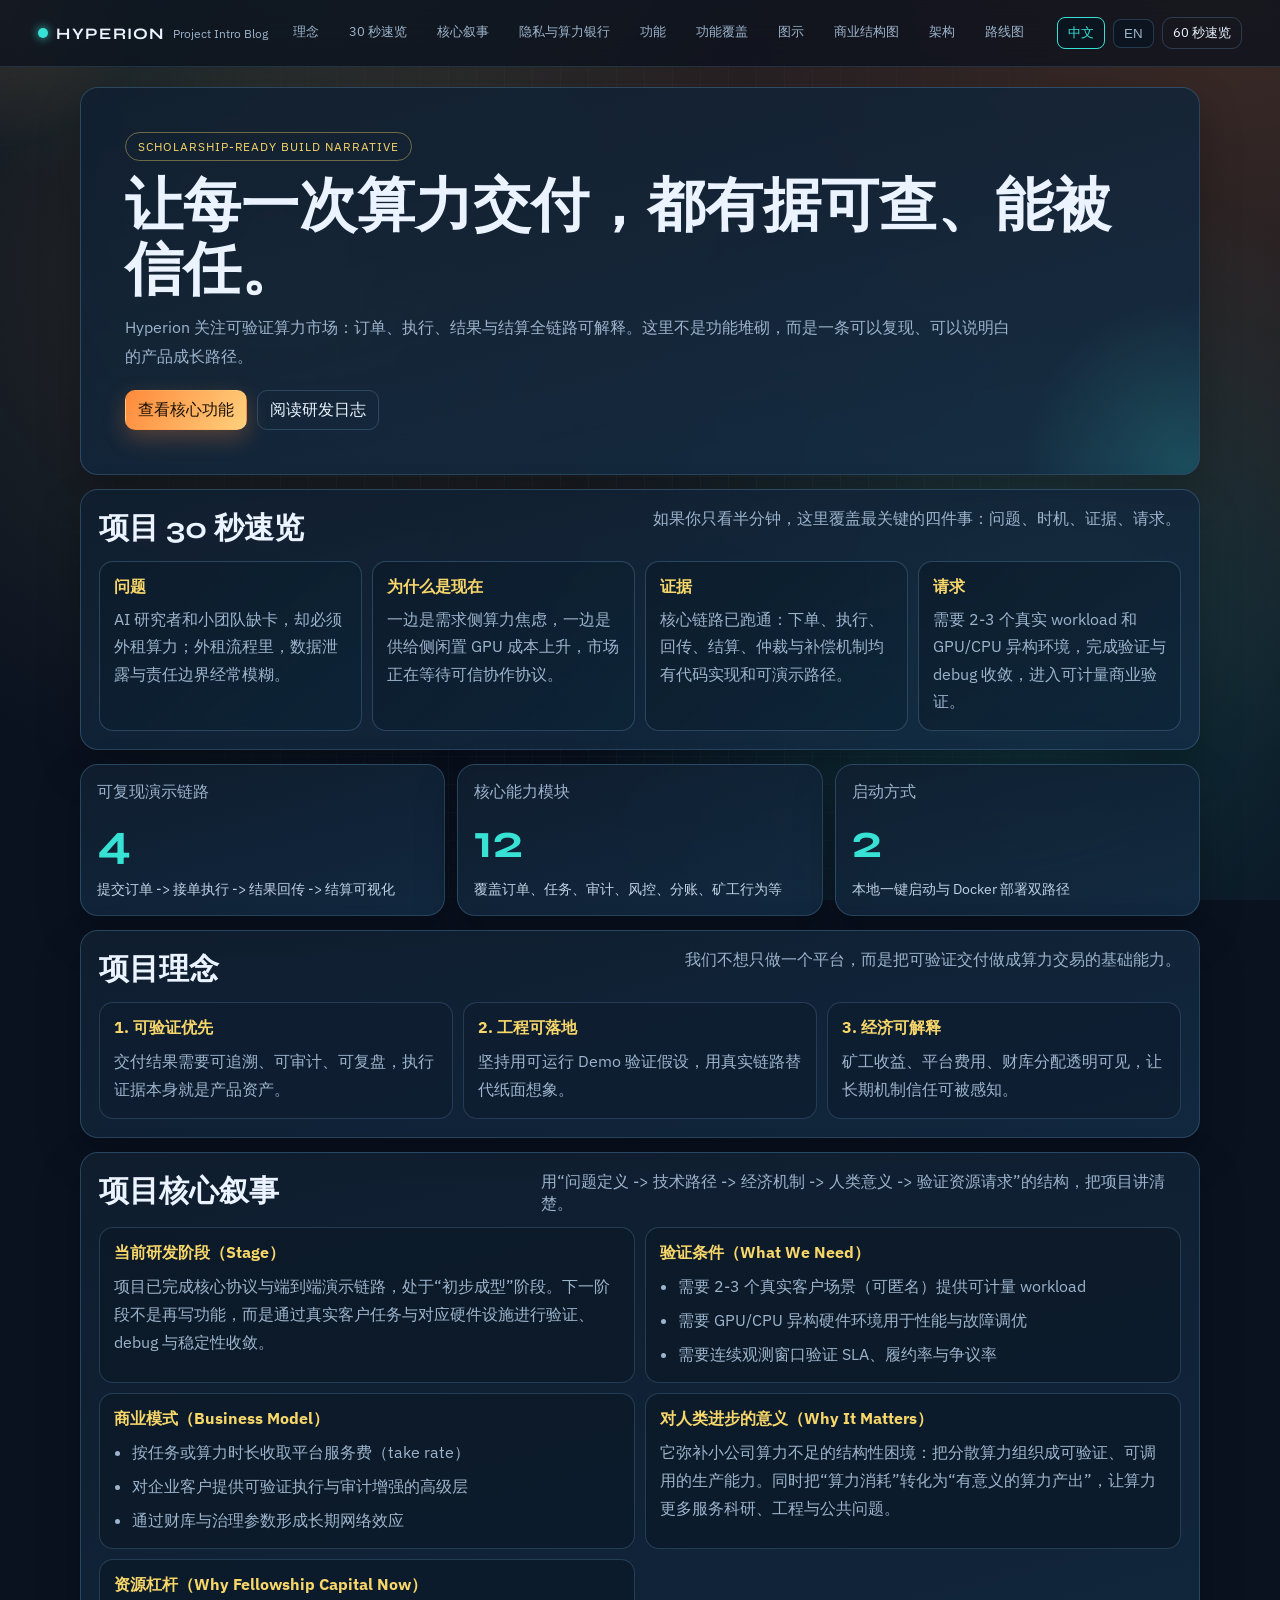
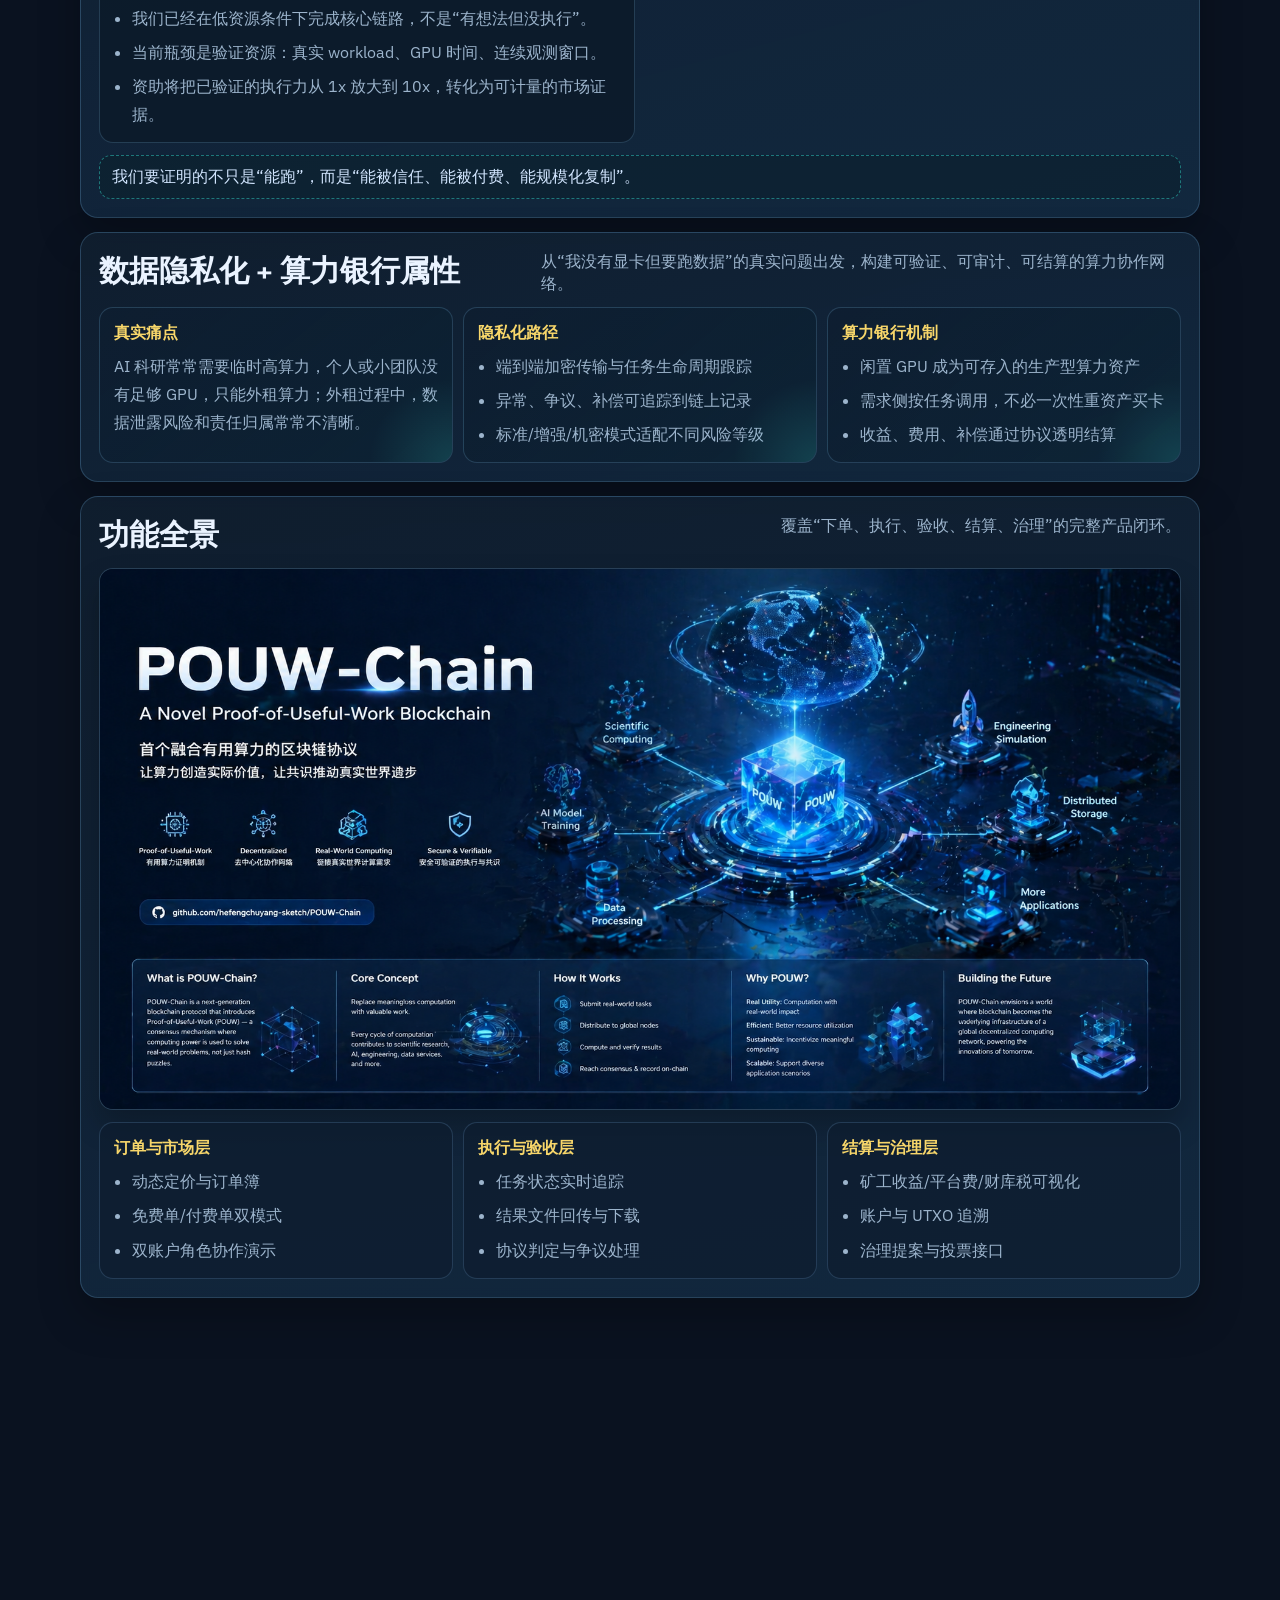
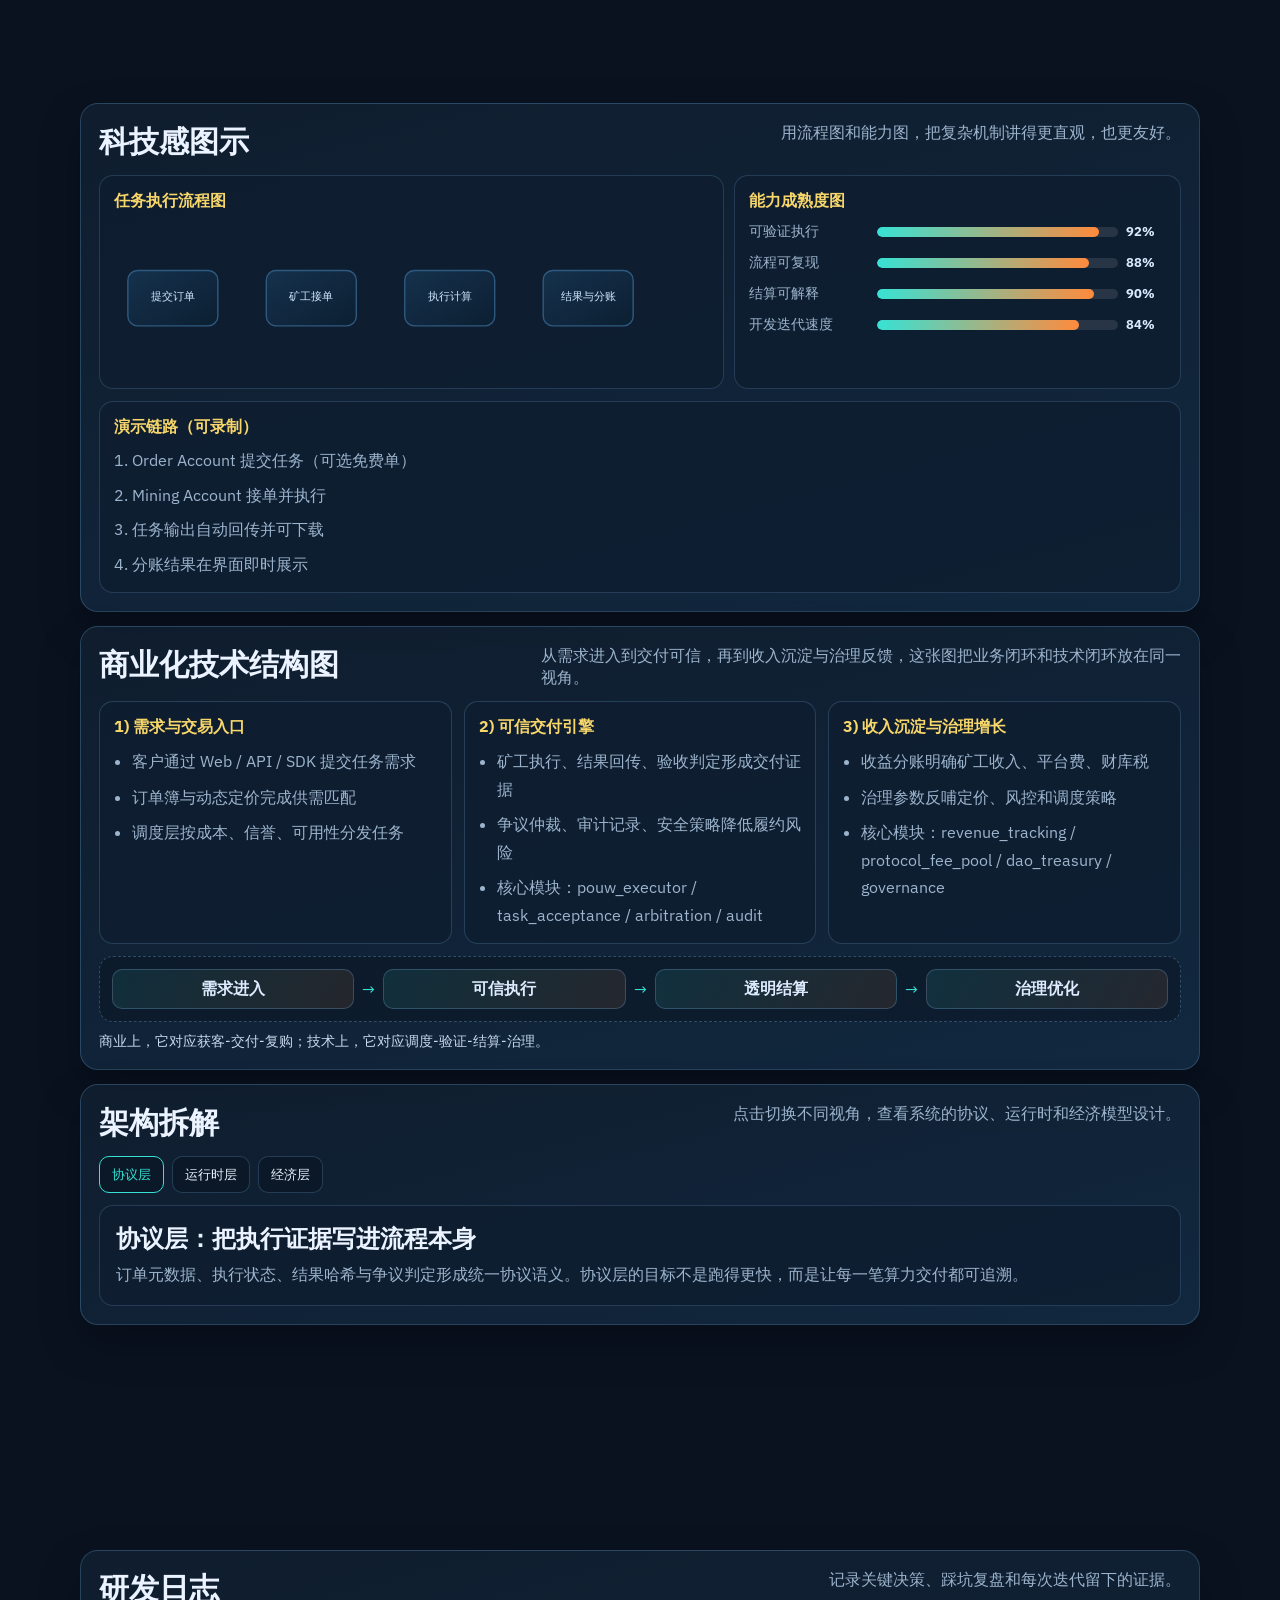
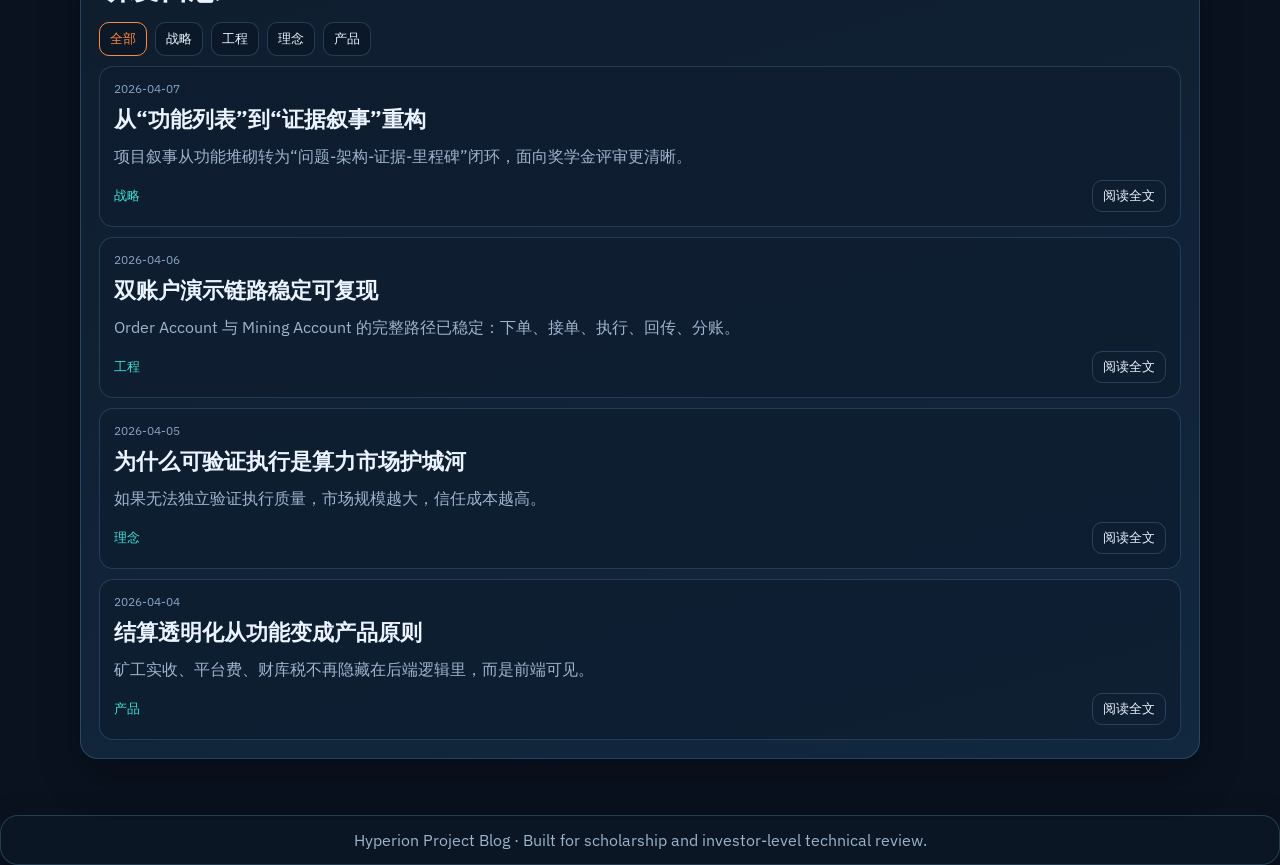
==== commit 9137f861: "feat(blog): add POUW banner to features section" ====
--- a/index.html
+++ b/index.html
@@ -146,6 +146,14 @@
             <h4 data-i18n="fs4Title">对人类进步的意义（Why It Matters）</h4>
             <p data-i18n="fs4Body">它弥补小公司算力不足的结构性困境：把分散算力组织成可验证、可调用的生产能力。同时把“算力消耗”转化为“有意义的算力产出”，让算力更多服务科研、工程与公共问题。</p>
           </article>
+          <article class="thesis-card">
+            <h4 data-i18n="fs5Title">资源杠杆（Why Fellowship Capital Now）</h4>
+            <ul>
+              <li data-i18n="fs5a">我们已经在低资源条件下完成核心链路，不是“有想法但没执行”。</li>
+              <li data-i18n="fs5b">当前瓶颈是验证资源：真实 workload、GPU 时间、连续观测窗口。</li>
+              <li data-i18n="fs5c">资助将把已验证的执行力从 1x 放大到 10x，转化为可计量的市场证据。</li>
+            </ul>
+          </article>
         </div>
 
         <div class="thesis-note" data-i18n="fellowshipNote">我们要证明的不只是“能跑”，而是“能被信任、能被付费、能规模化复制”。</div>
@@ -185,6 +193,9 @@
           <h3 data-i18n="featuresTitle">功能全景</h3>
           <p data-i18n="featuresDesc">覆盖“下单、执行、验收、结算、治理”的完整产品闭环。</p>
         </div>
+        <figure class="feature-hero-image">
+          <img src="./assets/images/pouw-chain-banner.png" alt="POUW-Chain project overview banner" loading="lazy" />
+        </figure>
         <div class="feature-matrix">
           <article>
             <h4 data-i18n="f1t">订单与市场层</h4>
--- a/styles.css
+++ b/styles.css
@@ -60,9 +60,10 @@
   position: sticky;
   top: 0;
   z-index: 9;
-  display: flex;
-  justify-content: space-between;
+  display: grid;
+  grid-template-columns: auto minmax(0, 1fr) auto;
   align-items: center;
+  gap: 14px;
   padding: 16px clamp(14px, 3vw, 42px);
   border-bottom: 1px solid rgba(114, 170, 213, 0.18);
   background: rgba(8, 16, 28, 0.68);
@@ -73,6 +74,7 @@
   display: flex;
   align-items: center;
   gap: 8px;
+  flex-wrap: nowrap;
 }
 
 .lang-btn {
@@ -115,14 +117,29 @@
 
 nav {
   display: flex;
-  gap: 12px;
-  flex-wrap: wrap;
+  gap: 8px;
+  flex-wrap: nowrap;
+  overflow-x: auto;
+  overscroll-behavior-x: contain;
+  scrollbar-width: thin;
+  padding-bottom: 2px;
+}
+
+nav::-webkit-scrollbar {
+  height: 6px;
+}
+
+nav::-webkit-scrollbar-thumb {
+  background: rgba(114, 170, 213, 0.45);
+  border-radius: 999px;
 }
 
 nav a {
   color: var(--muted);
   text-decoration: none;
-  padding: 6px 8px;
+  padding: 6px 10px;
+  white-space: nowrap;
+  font-size: 13px;
   border-radius: 8px;
   border: 1px solid transparent;
   transition: 180ms ease;
@@ -346,6 +363,21 @@
   padding-left: 18px;
   display: grid;
   gap: 6px;
+}
+
+.feature-hero-image {
+  margin: 0 0 12px;
+  border: 1px solid rgba(114, 170, 213, 0.28);
+  border-radius: 14px;
+  overflow: hidden;
+  background: rgba(10, 22, 35, 0.72);
+  box-shadow: 0 16px 30px rgba(0, 0, 0, 0.24);
+}
+
+.feature-hero-image img {
+  display: block;
+  width: 100%;
+  height: auto;
 }
 
 .thesis-grid {
@@ -807,8 +839,9 @@
 
 @media (max-width: 740px) {
   .site-nav {
+    display: flex;
     flex-direction: column;
-    align-items: flex-start;
+    align-items: stretch;
     gap: 10px;
   }
 
